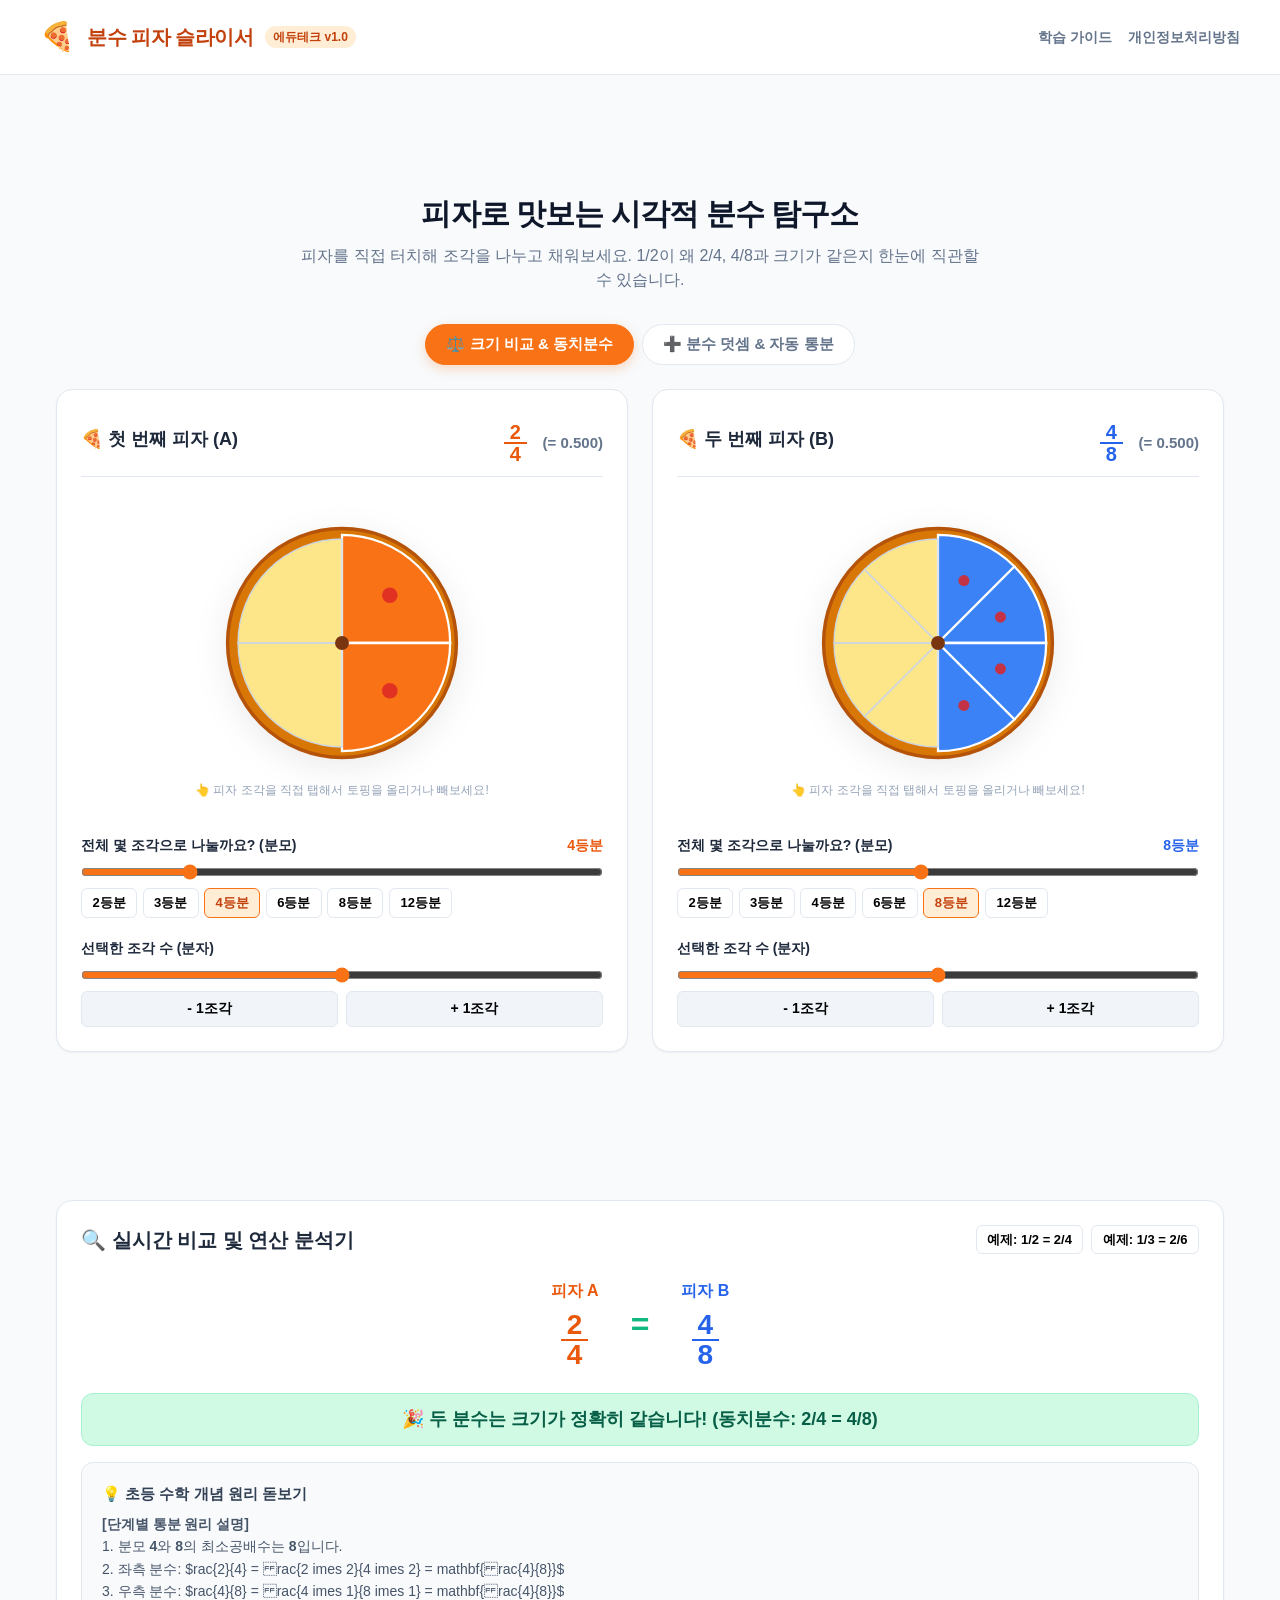
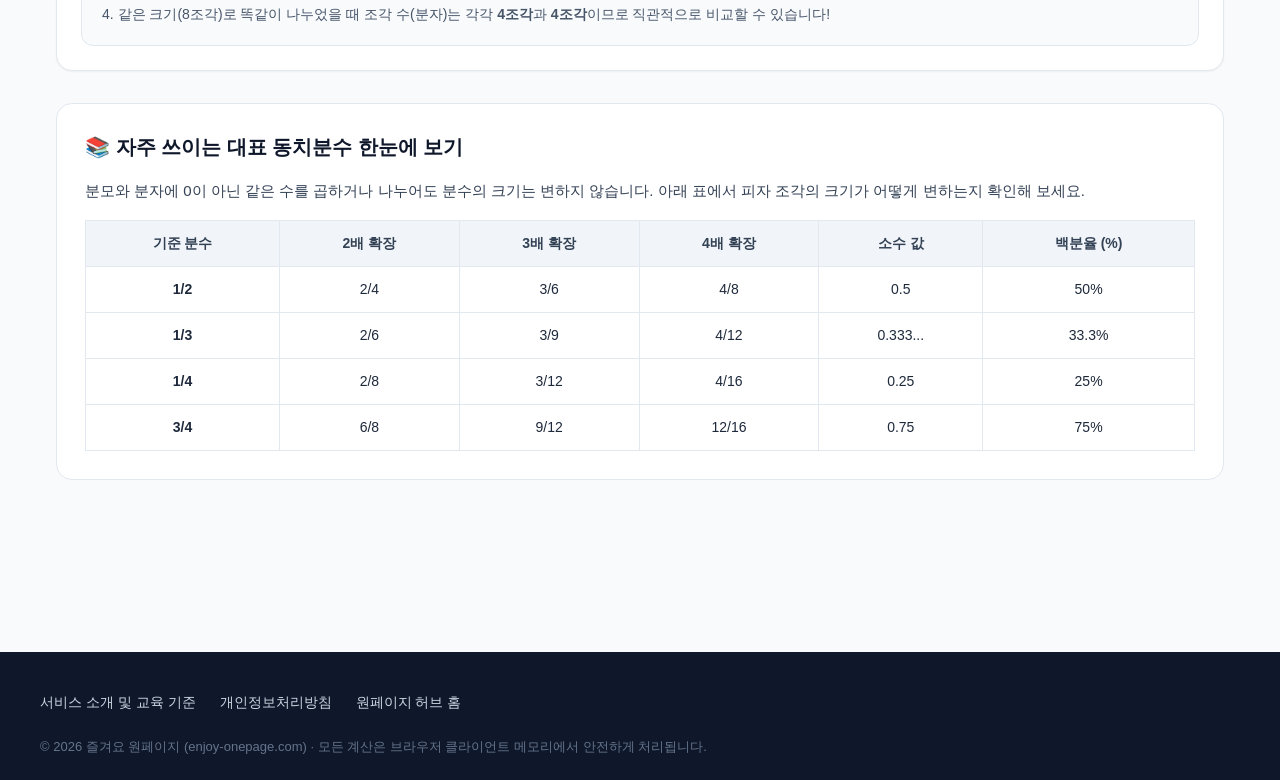
==== index.html @ 8d33cbdd "feat: initial release of fraction-pizza interactive edutech webapp" ====
<!DOCTYPE html>
<html lang="ko">
<head>
<meta charset="utf-8">
<meta name="viewport" content="width=device-width, initial-scale=1">
<!-- PAGE:HEAD START -->
<title>분수 피자 슬라이서 | 인터랙티브 원형 분수 통분·약분 시각화</title>
<meta name="description" content="피자를 직접 등분하고 조각을 골라 분수의 크기를 직관적으로 비교하고 통분과 덧셈을 시각화하는 초등 에듀테크 도구.">
<meta name="robots" content="index, follow">
<link rel="canonical" href="https://fraction-pizza.enjoy-onepage.com/">
<link rel="alternate" hreflang="ko" href="https://fraction-pizza.enjoy-onepage.com/">
<meta name="theme-color" content="#f97316">
<link rel="icon" href="data:image/svg+xml,<svg xmlns=%22http://www.w3.org/2000/svg%22 viewBox=%220 0 100 100%22><text y=%22.9em%22 font-size=%2290%22>🍕</text></svg>">
<link rel="manifest" href="/manifest.json">
<meta property="og:locale" content="ko_KR">
<meta property="og:type" content="website">
<meta property="og:site_name" content="즐겨요 원페이지">
<meta property="og:title" content="분수 피자 슬라이서 | 인터랙티브 원형 분수 통분·약분 시각화">
<meta property="og:description" content="피자를 직접 등분하고 조각을 골라 분수의 크기를 직관적으로 비교하고 통분과 덧셈을 시각화하는 초등 에듀테크 도구.">
<meta property="og:url" content="https://fraction-pizza.enjoy-onepage.com/">
<meta name="twitter:card" content="summary">
<meta name="twitter:title" content="분수 피자 슬라이서 | 인터랙티브 원형 분수 통분·약분 시각화">
<meta name="twitter:description" content="피자를 직접 등분하고 조각을 골라 분수의 크기를 직관적으로 비교하고 통분과 덧셈을 시각화하는 초등 에듀테크 도구.">
<link rel="alternate" type="application/rss+xml" title="분수 피자 슬라이서 RSS" href="https://fraction-pizza.enjoy-onepage.com/rss.xml">
<link rel="sitemap" type="application/xml" href="https://fraction-pizza.enjoy-onepage.com/sitemap.xml">
<script type="application/ld+json">
{
  "@context": "https://schema.org",
  "@graph": [
    {
      "@type": "WebApplication",
      "@id": "https://fraction-pizza.enjoy-onepage.com/#webapp",
      "name": "분수 피자 슬라이서",
      "url": "https://fraction-pizza.enjoy-onepage.com/",
      "applicationCategory": "EducationalApplication",
      "operatingSystem": "All",
      "inLanguage": "ko",
      "browserRequirements": "Requires JavaScript. Requires HTML5.",
      "description": "피자를 직접 등분하고 조각을 선택하며 진분수, 가분수, 통분, 약분의 원리를 시각적으로 체득하는 인터랙티브 시각화 도구.",
      "offers": { "@type": "Offer", "price": "0", "priceCurrency": "KRW" }
    },
    {
      "@type": "FAQPage",
      "@id": "https://fraction-pizza.enjoy-onepage.com/#faq",
      "mainEntity": [
        {
          "@type": "Question",
          "name": "동치분수(크기가 같은 분수)란 무엇인가요?",
          "acceptedAnswer": {
            "@type": "Answer",
            "text": "분모와 분자의 숫자는 다르지만 실제로 나타내는 양(크기)이 같은 분수를 말합니다. 예를 들어 피자 2조각 중 1조각(1/2)과 4조각 중 2조각(2/4)은 먹는 피자의 양이 완전히 같습니다."
          }
        },
        {
          "@type": "Question",
          "name": "통분은 왜 해야 하나요?",
          "acceptedAnswer": {
            "@type": "Answer",
            "text": "분모가 다른 분수는 한 조각의 크기가 서로 다르기 때문에 바로 더하거나 뺄 수 없습니다. 분모를 같게 만들어 조각의 기준 크기를 일치시키는 과정이 통분입니다."
          }
        },
        {
          "@type": "Question",
          "name": "입력한 데이터가 서버로 전송되나요?",
          "acceptedAnswer": {
            "@type": "Answer",
            "text": "아닙니다. 분수 피자 슬라이서의 모든 기하학적 계산과 시각화는 100% 브라우저 메모리 안에서만 동작하며 외부 서버로 데이터를 일체 전송하지 않습니다."
          }
        }
      ]
    }
  ]
}
</script>
<!-- PAGE:HEAD END -->
<!-- ADSENSE START: loader -->
<script async src="https://pagead2.googlesyndication.com/pagead/js/adsbygoogle.js?client=ca-pub-2228289204702106" crossorigin="anonymous"></script>
<!-- ADSENSE END: loader -->
<link rel="stylesheet" href="style.css">
</head>
<body>

<!-- Header -->
<header class="site-header">
  <div class="header-inner">
    <a href="/" class="logo-area">
      <span class="logo-icon">🍕</span>
      <span class="logo-title">분수 피자 슬라이서</span>
      <span class="logo-badge">에듀테크 v1.0</span>
    </a>
    <nav class="header-nav">
      <a href="about.html">학습 가이드</a>
      <a href="privacy.html">개인정보처리방침</a>
    </nav>
  </div>
</header>

<main class="main-wrapper">

  <!-- ADSENSE START: top -->
  <div class="ad-slot-container ad-top-banner">
    <ins class="adsbygoogle" style="display:inline-block;width:100%;height:60px" data-ad-client="ca-pub-2228289204702106" data-ad-slot="3824727725" data-ad-format="horizontal" data-full-width-responsive="true"></ins>
    <script>(adsbygoogle = window.adsbygoogle || []).push({});</script>
  </div>
  <!-- ADSENSE END: top -->

  <!-- Hero Intro -->
  <section class="hero-intro">
    <h1 class="hero-title">피자로 맛보는 시각적 분수 탐구소</h1>
    <p class="hero-desc">피자를 직접 터치해 조각을 나누고 채워보세요. 1/2이 왜 2/4, 4/8과 크기가 같은지 한눈에 직관할 수 있습니다.</p>
  </section>

  <!-- Mode Selector Tabs -->
  <nav class="mode-tabs">
    <button type="button" class="mode-btn active" data-mode="compare">⚖️ 크기 비교 & 동치분수</button>
    <button type="button" class="mode-btn" data-mode="addition">➕ 분수 덧셈 & 자동 통분</button>
  </nav>

  <!-- 2-Column Gold Standard Grid (PC 1:1) -->
  <div class="workspace-grid">

    <!-- Column 1: Pizza 1 -->
    <div class="tool-card">
      <div class="card-title-box">
        <h2 class="card-title">🍕 첫 번째 피자 (A)</h2>
        <div class="fraction-badge-box">
          <div class="fraction-display" style="color: #ea580c;">
            <span class="fraction-numerator" id="num-val-1">2</span>
            <span class="fraction-denominator" id="denom-val-1">4</span>
          </div>
          <span class="decimal-value">(= <span id="dec-val-1">0.500</span>)</span>
        </div>
      </div>

      <!-- SVG Stage -->
      <div class="pizza-stage">
        <svg id="pizza-svg-1" class="pizza-svg" viewBox="0 0 300 300"></svg>
        <p style="font-size: 0.75rem; color: #94a3b8; margin-top: 0.5rem;">👆 피자 조각을 직접 탭해서 토핑을 올리거나 빼보세요!</p>
      </div>

      <!-- Controls -->
      <div class="control-group">
        <div class="control-label-row">
          <span>전체 몇 조각으로 나눌까요? (분모)</span>
          <span style="font-weight: 800; color: #ea580c;" id="denom-label-1">4등분</span>
        </div>
        <input type="range" id="slider-denom-1" class="range-slider" min="1" max="16" value="4">
        <div class="quick-chips">
          <button type="button" class="chip-btn" data-pizza="pizza1" data-chip="2">2등분</button>
          <button type="button" class="chip-btn" data-pizza="pizza1" data-chip="3">3등분</button>
          <button type="button" class="chip-btn active" data-pizza="pizza1" data-chip="4">4등분</button>
          <button type="button" class="chip-btn" data-pizza="pizza1" data-chip="6">6등분</button>
          <button type="button" class="chip-btn" data-pizza="pizza1" data-chip="8">8등분</button>
          <button type="button" class="chip-btn" data-pizza="pizza1" data-chip="12">12등분</button>
        </div>
      </div>

      <div class="control-group">
        <div class="control-label-row">
          <span>선택한 조각 수 (분자)</span>
        </div>
        <input type="range" id="slider-num-1" class="range-slider" min="0" max="4" value="2">
        <div class="stepper-row">
          <button type="button" id="btn-num-minus-1" class="step-btn">- 1조각</button>
          <button type="button" id="btn-num-plus-1" class="step-btn">+ 1조각</button>
        </div>
      </div>
    </div>

    <!-- Column 2: Pizza 2 -->
    <div class="tool-card">
      <div class="card-title-box">
        <h2 class="card-title">🍕 두 번째 피자 (B)</h2>
        <div class="fraction-badge-box">
          <div class="fraction-display" style="color: #2563eb;">
            <span class="fraction-numerator" id="num-val-2">4</span>
            <span class="fraction-denominator" id="denom-val-2">8</span>
          </div>
          <span class="decimal-value">(= <span id="dec-val-2">0.500</span>)</span>
        </div>
      </div>

      <!-- SVG Stage -->
      <div class="pizza-stage">
        <svg id="pizza-svg-2" class="pizza-svg" viewBox="0 0 300 300"></svg>
        <p style="font-size: 0.75rem; color: #94a3b8; margin-top: 0.5rem;">👆 피자 조각을 직접 탭해서 토핑을 올리거나 빼보세요!</p>
      </div>

      <!-- Controls -->
      <div class="control-group">
        <div class="control-label-row">
          <span>전체 몇 조각으로 나눌까요? (분모)</span>
          <span style="font-weight: 800; color: #2563eb;" id="denom-label-2">8등분</span>
        </div>
        <input type="range" id="slider-denom-2" class="range-slider" min="1" max="16" value="8">
        <div class="quick-chips">
          <button type="button" class="chip-btn" data-pizza="pizza2" data-chip="2">2등분</button>
          <button type="button" class="chip-btn" data-pizza="pizza2" data-chip="3">3등분</button>
          <button type="button" class="chip-btn" data-pizza="pizza2" data-chip="4">4등분</button>
          <button type="button" class="chip-btn" data-pizza="pizza2" data-chip="6">6등분</button>
          <button type="button" class="chip-btn active" data-pizza="pizza2" data-chip="8">8등분</button>
          <button type="button" class="chip-btn" data-pizza="pizza2" data-chip="12">12등분</button>
        </div>
      </div>

      <div class="control-group">
        <div class="control-label-row">
          <span>선택한 조각 수 (분자)</span>
        </div>
        <input type="range" id="slider-num-2" class="range-slider" min="0" max="8" value="4">
        <div class="stepper-row">
          <button type="button" id="btn-num-minus-2" class="step-btn">- 1조각</button>
          <button type="button" id="btn-num-plus-2" class="step-btn">+ 1조각</button>
        </div>
      </div>
    </div>

  </div>

  <!-- ADSENSE START: mid -->
  <div class="ad-slot-container ad-mid-banner">
    <ins class="adsbygoogle" style="display:block" data-ad-client="ca-pub-2228289204702106" data-ad-slot="1186914926" data-ad-format="auto" data-full-width-responsive="true"></ins>
    <script>(adsbygoogle = window.adsbygoogle || []).push({});</script>
  </div>
  <!-- ADSENSE END: mid -->

  <!-- Comparison Balance & Interactive Result Section -->
  <section class="comparison-section">
    <div class="comparison-header">
      <h3 style="font-size: 1.25rem; font-weight: 800;">🔍 실시간 비교 및 연산 분석기</h3>
      <div style="display: flex; gap: 0.5rem;">
        <button type="button" id="btn-preset-half" class="chip-btn">예제: 1/2 = 2/4</button>
        <button type="button" id="btn-preset-third" class="chip-btn">예제: 1/3 = 2/6</button>
      </div>
    </div>

    <div class="interactive-balance">
      <div class="balance-side">
        <span style="font-weight: 700; color: #ea580c;">피자 A</span>
        <div class="fraction-display" style="font-size: 1.75rem; color: #ea580c;">
          <span class="fraction-numerator" id="bal-num-1">2</span>
          <span class="fraction-denominator" id="bal-denom-1">4</span>
        </div>
      </div>

      <div id="balance-symbol" class="balance-symbol">=</div>

      <div class="balance-side">
        <span style="font-weight: 700; color: #2563eb;">피자 B</span>
        <div class="fraction-display" style="font-size: 1.75rem; color: #2563eb;">
          <span class="fraction-numerator" id="bal-num-2">4</span>
          <span class="fraction-denominator" id="bal-denom-2">8</span>
        </div>
      </div>
    </div>

    <div id="balance-verdict" class="balance-verdict verdict-equal">
      두 분수는 크기가 정확히 같습니다! (동치분수: 2/4 = 4/8)
    </div>

    <!-- Step-by-Step Educational Explanation Card -->
    <div class="explanation-card">
      <div class="explanation-title">💡 초등 수학 개념 원리 돋보기</div>
      <div id="step-content" class="explanation-content">
        통분 원리 로딩 중...
      </div>
    </div>
  </section>

  <!-- Full Width Detailed Guide & Table Section -->
  <section class="info-section">
    <h3>📚 자주 쓰이는 대표 동치분수 한눈에 보기</h3>
    <p>분모와 분자에 0이 아닌 같은 수를 곱하거나 나누어도 분수의 크기는 변하지 않습니다. 아래 표에서 피자 조각의 크기가 어떻게 변하는지 확인해 보세요.</p>
    
    <table class="fraction-table">
      <thead>
        <tr>
          <th>기준 분수</th>
          <th>2배 확장</th>
          <th>3배 확장</th>
          <th>4배 확장</th>
          <th>소수 값</th>
          <th>백분율 (%)</th>
        </tr>
      </thead>
      <tbody>
        <tr>
          <td><strong>1/2</strong></td>
          <td>2/4</td>
          <td>3/6</td>
          <td>4/8</td>
          <td>0.5</td>
          <td>50%</td>
        </tr>
        <tr>
          <td><strong>1/3</strong></td>
          <td>2/6</td>
          <td>3/9</td>
          <td>4/12</td>
          <td>0.333...</td>
          <td>33.3%</td>
        </tr>
        <tr>
          <td><strong>1/4</strong></td>
          <td>2/8</td>
          <td>3/12</td>
          <td>4/16</td>
          <td>0.25</td>
          <td>25%</td>
        </tr>
        <tr>
          <td><strong>3/4</strong></td>
          <td>6/8</td>
          <td>9/12</td>
          <td>12/16</td>
          <td>0.75</td>
          <td>75%</td>
        </tr>
      </tbody>
    </table>
  </section>

  <!-- ADSENSE START: bottom -->
  <div class="ad-slot-container ad-bottom-banner">
    <ins class="adsbygoogle" style="display:block" data-ad-client="ca-pub-2228289204702106" data-ad-slot="3416334507" data-ad-format="auto" data-full-width-responsive="true"></ins>
    <script>(adsbygoogle = window.adsbygoogle || []).push({});</script>
  </div>
  <!-- ADSENSE END: bottom -->

</main>

<!-- Footer -->
<footer class="site-footer">
  <div class="footer-inner">
    <div class="footer-links">
      <a href="about.html">서비스 소개 및 교육 기준</a>
      <a href="privacy.html">개인정보처리방침</a>
      <a href="https://enjoy-onepage.com">원페이지 허브 홈</a>
    </div>
    <div class="footer-copy">
      &copy; 2026 즐겨요 원페이지 (enjoy-onepage.com) · 모든 계산은 브라우저 클라이언트 메모리에서 안전하게 처리됩니다.
    </div>
  </div>
</footer>

<script src="app.js"></script>
</body>
</html>
---- style.css ----
/* fraction-pizza style.css - 100% Vanilla CSS (No External CDN) */
:root {
  --primary: #f97316;
  --primary-hover: #ea580c;
  --primary-light: #ffedd5;
  --primary-dark: #c2410c;
  --secondary: #3b82f6;
  --secondary-light: #dbeafe;
  --success: #10b981;
  --success-light: #d1fae5;
  --text-main: #1e293b;
  --text-muted: #64748b;
  --bg-page: #f8fafc;
  --bg-card: #ffffff;
  --border: #e2e8f0;
  --border-focus: #f97316;
  --pizza-crust: #d97706;
  --pizza-sauce: #ef4444;
  --pizza-cheese: #fef08a;
  --shadow-sm: 0 1px 2px 0 rgb(0 0 0 / 0.05);
  --shadow-md: 0 4px 6px -1px rgb(0 0 0 / 0.1), 0 2px 4px -2px rgb(0 0 0 / 0.1);
  --shadow-lg: 0 10px 15px -3px rgb(0 0 0 / 0.1), 0 4px 6px -4px rgb(0 0 0 / 0.1);
  --radius-sm: 6px;
  --radius-md: 12px;
  --radius-lg: 16px;
  --font-family: -apple-system, BlinkMacSystemFont, "Segoe UI", Roboto, "Helvetica Neue", Arial, sans-serif;
}

* {
  box-sizing: border-box;
  margin: 0;
  padding: 0;
  -webkit-tap-highlight-color: transparent;
}

body {
  font-family: var(--font-family);
  background-color: var(--bg-page);
  color: var(--text-main);
  line-height: 1.5;
  min-height: 100vh;
  display: flex;
  flex-direction: column;
}

/* Header */
.site-header {
  background: var(--bg-card);
  border-bottom: 1px solid var(--border);
  padding: 1rem 1.5rem;
  position: sticky;
  top: 0;
  z-index: 50;
}
.header-inner {
  max-width: 1200px;
  margin: 0 auto;
  display: flex;
  align-items: center;
  justify-content: space-between;
}
.logo-area {
  display: flex;
  align-items: center;
  gap: 0.75rem;
  text-decoration: none;
  color: var(--text-main);
}
.logo-icon {
  font-size: 1.75rem;
}
.logo-title {
  font-size: 1.25rem;
  font-weight: 800;
  letter-spacing: -0.025em;
  color: var(--primary-dark);
}
.logo-badge {
  font-size: 0.75rem;
  background: var(--primary-light);
  color: var(--primary-dark);
  padding: 0.15rem 0.5rem;
  border-radius: 9999px;
  font-weight: 700;
}
.header-nav {
  display: flex;
  gap: 1rem;
}
.header-nav a {
  text-decoration: none;
  font-size: 0.875rem;
  font-weight: 600;
  color: var(--text-muted);
  transition: color 0.15s;
}
.header-nav a:hover {
  color: var(--primary);
}

/* Container */
.main-wrapper {
  flex: 1;
  max-width: 1200px;
  width: 100%;
  margin: 0 auto;
  padding: 1.5rem 1rem;
}

/* 3-tier Ad Placement (Clean UI) */
.ad-slot-container {
  width: 100%;
  background: transparent;
  display: flex;
  justify-content: center;
  align-items: center;
  overflow: hidden;
  margin: 1rem 0;
}
.ad-top-banner {
  min-height: 60px;
  max-height: 90px;
}
.ad-mid-banner {
  min-height: 100px;
  max-height: 280px;
}
.ad-bottom-banner {
  min-height: 100px;
  max-height: 280px;
}

/* Hero Section */
.hero-intro {
  text-align: center;
  margin-bottom: 2rem;
}
.hero-title {
  font-size: 1.875rem;
  font-weight: 800;
  letter-spacing: -0.03em;
  margin-bottom: 0.5rem;
  color: #0f172a;
}
.hero-desc {
  font-size: 1rem;
  color: var(--text-muted);
  max-width: 680px;
  margin: 0 auto;
}

/* Tab Navigation */
.mode-tabs {
  display: flex;
  justify-content: center;
  gap: 0.5rem;
  margin-bottom: 1.5rem;
}
.mode-btn {
  padding: 0.625rem 1.25rem;
  font-size: 0.9375rem;
  font-weight: 700;
  border: 1px solid var(--border);
  background: var(--bg-card);
  color: var(--text-muted);
  border-radius: 9999px;
  cursor: pointer;
  transition: all 0.2s;
  display: flex;
  align-items: center;
  gap: 0.5rem;
}
.mode-btn:hover {
  border-color: var(--primary);
  color: var(--primary);
}
.mode-btn.active {
  background: var(--primary);
  color: #ffffff;
  border-color: var(--primary);
  box-shadow: 0 4px 12px rgba(249, 115, 22, 0.25);
}

/* 2-Column Gold Standard Grid (PC 1:1) */
.workspace-grid {
  display: grid;
  grid-template-columns: 1fr;
  gap: 1.5rem;
  margin-bottom: 2rem;
}
@media (min-width: 992px) {
  .workspace-grid {
    grid-template-columns: 1fr 1fr;
  }
}

/* Card Common */
.tool-card {
  background: var(--bg-card);
  border: 1px solid var(--border);
  border-radius: var(--radius-lg);
  padding: 1.5rem;
  box-shadow: var(--shadow-sm);
  display: flex;
  flex-direction: column;
  gap: 1.25rem;
}
.card-title-box {
  display: flex;
  align-items: center;
  justify-content: space-between;
  border-bottom: 1px solid var(--border);
  padding-bottom: 0.75rem;
}
.card-title {
  font-size: 1.125rem;
  font-weight: 700;
  display: flex;
  align-items: center;
  gap: 0.5rem;
}

/* Pizza Visual Stage */
.pizza-stage {
  display: flex;
  flex-direction: column;
  align-items: center;
  justify-content: center;
  padding: 1rem 0;
  position: relative;
}
.pizza-svg {
  width: 100%;
  max-width: 260px;
  height: auto;
  aspect-ratio: 1 / 1;
  filter: drop-shadow(0 8px 16px rgba(0, 0, 0, 0.08));
  user-select: none;
  touch-action: none;
}
.slice-path {
  cursor: pointer;
  transition: transform 0.2s cubic-bezier(0.34, 1.56, 0.64, 1), fill 0.2s, stroke 0.2s;
  transform-origin: 150px 150px;
}
.slice-path:hover {
  filter: brightness(1.08);
}
.slice-path.selected {
  transform: scale(1.04);
}

/* Slice Info Display */
.fraction-badge-box {
  display: flex;
  align-items: center;
  gap: 1rem;
  margin-top: 0.5rem;
}
.fraction-display {
  display: inline-flex;
  flex-direction: column;
  align-items: center;
  vertical-align: middle;
  font-weight: 800;
  font-size: 1.25rem;
}
.fraction-numerator {
  border-bottom: 2px solid currentColor;
  padding: 0 0.35rem;
  line-height: 1;
}
.fraction-denominator {
  padding: 0 0.35rem;
  line-height: 1;
}
.decimal-value {
  font-size: 0.9375rem;
  color: var(--text-muted);
  font-weight: 600;
}

/* Control Controls */
.control-group {
  display: flex;
  flex-direction: column;
  gap: 0.75rem;
}
.control-label-row {
  display: flex;
  justify-content: space-between;
  align-items: center;
  font-size: 0.875rem;
  font-weight: 600;
  color: var(--text-main);
}
.range-slider {
  width: 100%;
  height: 8px;
  border-radius: 9999px;
  background: #e2e8f0;
  outline: none;
  accent-color: var(--primary);
  cursor: pointer;
}
.stepper-row {
  display: flex;
  align-items: center;
  gap: 0.5rem;
}
.step-btn {
  flex: 1;
  padding: 0.5rem;
  border: 1px solid var(--border);
  background: #f1f5f9;
  border-radius: var(--radius-sm);
  font-weight: 700;
  font-size: 0.875rem;
  cursor: pointer;
  transition: all 0.15s;
}
.step-btn:hover {
  background: #e2e8f0;
}
.step-btn:active {
  transform: translateY(1px);
}

/* Quick Denominator Buttons */
.quick-chips {
  display: flex;
  flex-wrap: wrap;
  gap: 0.35rem;
}
.chip-btn {
  padding: 0.3rem 0.65rem;
  font-size: 0.8125rem;
  font-weight: 600;
  border: 1px solid var(--border);
  background: var(--bg-card);
  border-radius: 6px;
  cursor: pointer;
  transition: all 0.15s;
}
.chip-btn:hover, .chip-btn.active {
  background: var(--primary-light);
  border-color: var(--primary);
  color: var(--primary-dark);
}

/* Comparison Balance & Overlay Stage */
.comparison-section {
  background: var(--bg-card);
  border: 1px solid var(--border);
  border-radius: var(--radius-lg);
  padding: 1.5rem;
  box-shadow: var(--shadow-sm);
  margin-bottom: 2rem;
}
.comparison-header {
  display: flex;
  align-items: center;
  justify-content: space-between;
  margin-bottom: 1.25rem;
}
.balance-verdict {
  padding: 0.75rem 1.25rem;
  border-radius: var(--radius-md);
  font-size: 1.125rem;
  font-weight: 800;
  text-align: center;
  transition: all 0.3s cubic-bezier(0.34, 1.56, 0.64, 1);
}
.verdict-equal {
  background: var(--success-light);
  color: #065f46;
  border: 1px solid #a7f3d0;
}
.verdict-diff {
  background: #fef3c7;
  color: #92400e;
  border: 1px solid #fde68a;
}
.interactive-balance {
  display: flex;
  align-items: center;
  justify-content: center;
  gap: 2rem;
  margin: 1.5rem 0;
  flex-wrap: wrap;
}
.balance-side {
  display: flex;
  flex-direction: column;
  align-items: center;
  gap: 0.5rem;
}
.balance-symbol {
  font-size: 2rem;
  font-weight: 900;
  color: var(--primary);
}

/* Step-by-Step Educational Explanation */
.explanation-card {
  background: #f8fafc;
  border: 1px solid var(--border);
  border-radius: var(--radius-md);
  padding: 1.25rem;
  margin-top: 1rem;
}
.explanation-title {
  font-size: 0.9375rem;
  font-weight: 700;
  margin-bottom: 0.5rem;
  color: #334155;
}
.explanation-content {
  font-size: 0.875rem;
  color: #475569;
  line-height: 1.6;
}

/* Full Width Detailed Table & Guide */
.info-section {
  background: var(--bg-card);
  border: 1px solid var(--border);
  border-radius: var(--radius-lg);
  padding: 1.75rem;
  margin-bottom: 2rem;
}
.info-section h3 {
  font-size: 1.25rem;
  font-weight: 800;
  margin-bottom: 1rem;
  color: #0f172a;
}
.info-section p {
  font-size: 0.9375rem;
  color: #334155;
  line-height: 1.7;
  margin-bottom: 1rem;
}
.fraction-table {
  width: 100%;
  border-collapse: collapse;
  margin-top: 1rem;
  font-size: 0.875rem;
}
.fraction-table th, .fraction-table td {
  border: 1px solid var(--border);
  padding: 0.75rem;
  text-align: center;
}
.fraction-table th {
  background: #f1f5f9;
  font-weight: 700;
  color: #334155;
}

/* Footer */
.site-footer {
  background: #0f172a;
  color: #94a3b8;
  padding: 2.5rem 1.5rem 1.5rem;
  margin-top: auto;
}
.footer-inner {
  max-width: 1200px;
  margin: 0 auto;
  display: flex;
  flex-direction: column;
  gap: 1.5rem;
}
.footer-links {
  display: flex;
  gap: 1.5rem;
  flex-wrap: wrap;
}
.footer-links a {
  color: #cbd5e1;
  text-decoration: none;
  font-size: 0.875rem;
}
.footer-links a:hover {
  color: #ffffff;
}
.footer-copy {
  font-size: 0.8125rem;
  color: #64748b;
}

/* Responsive Overrides */
@media (max-width: 768px) {
  .hero-title {
    font-size: 1.5rem;
  }
  .interactive-balance {
    gap: 1rem;
  }
}
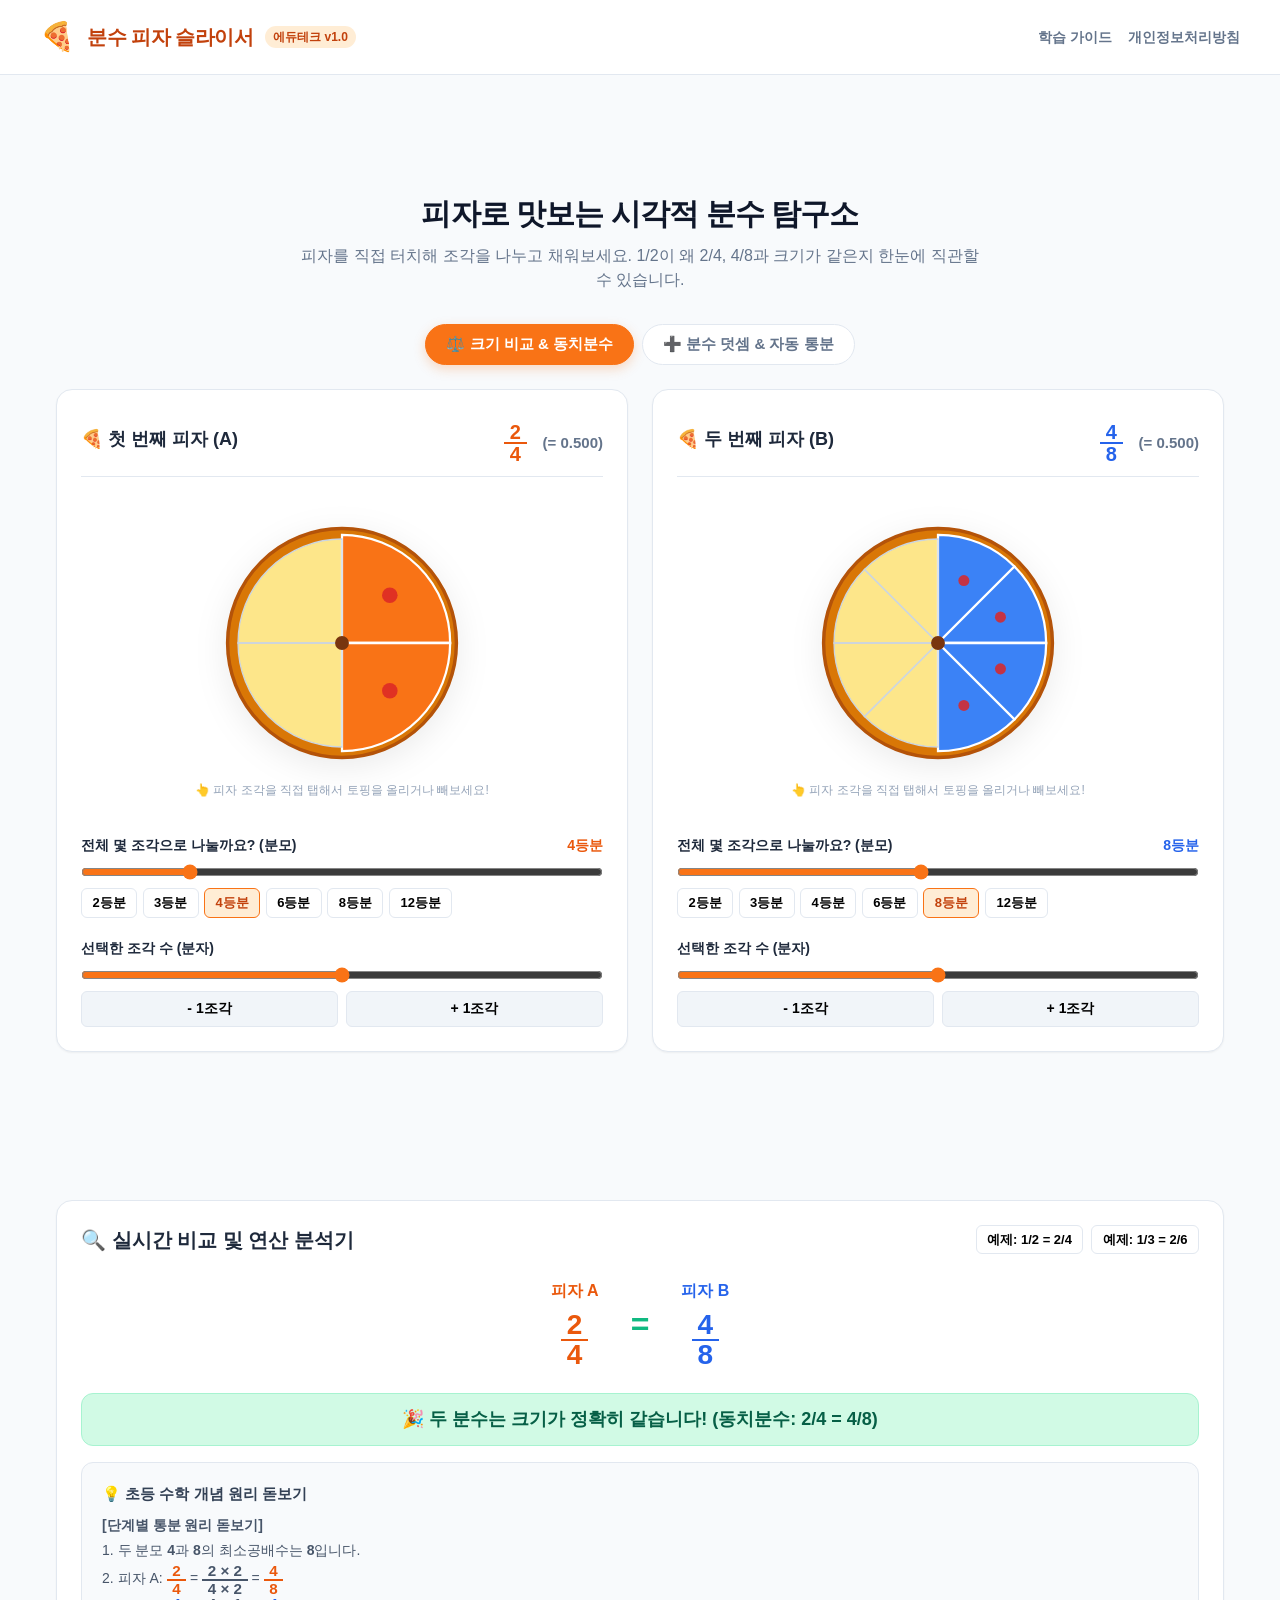
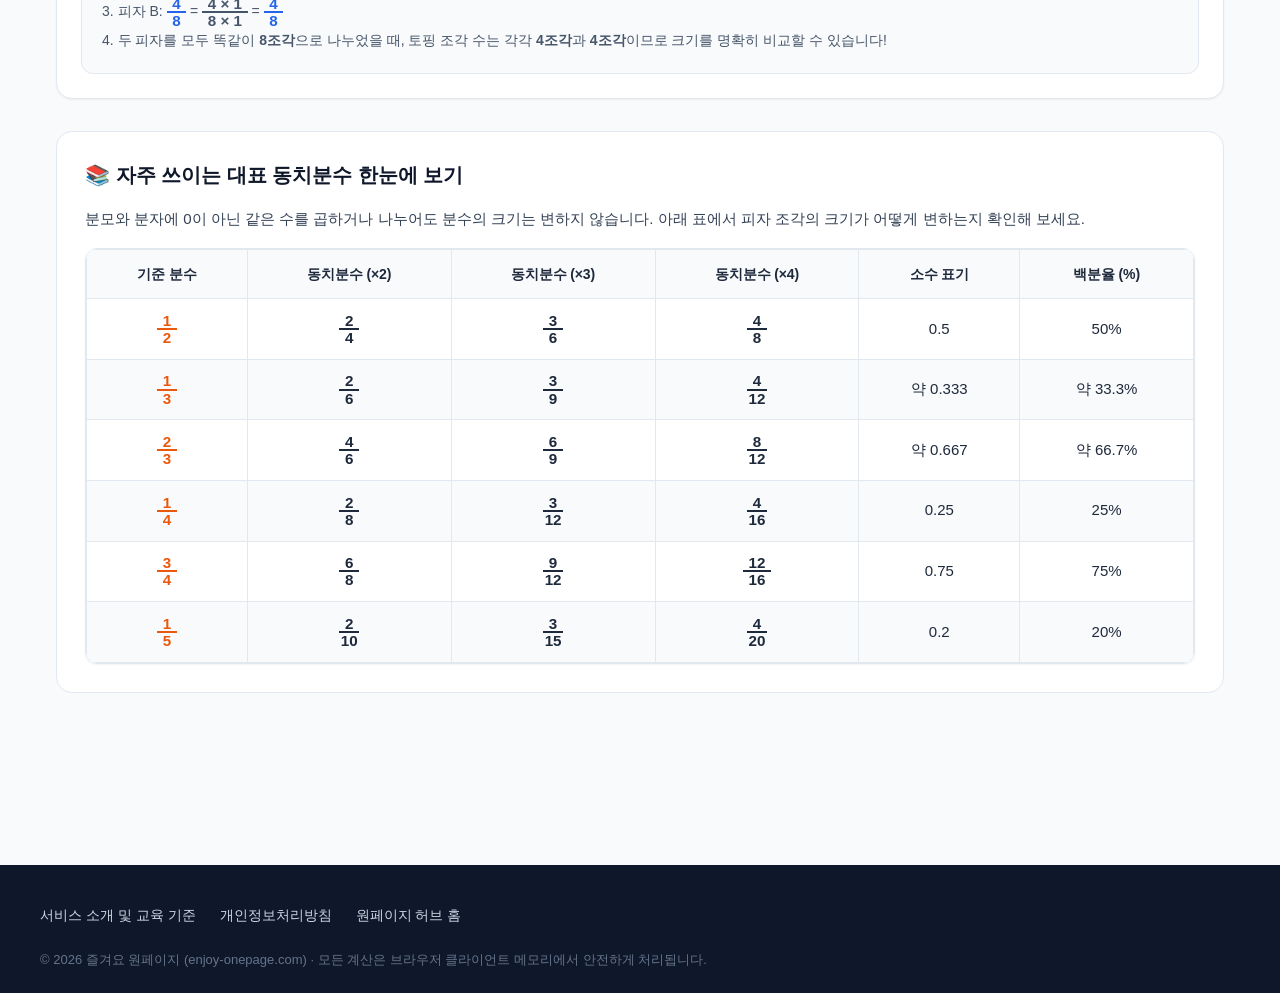
==== commit e0ef0dbe: "fix(ui): wrap table in responsive container, prevent word wrap, and format fractions nicely" ====
--- a/index.html
+++ b/index.html
@@ -272,52 +272,190 @@
     <h3>📚 자주 쓰이는 대표 동치분수 한눈에 보기</h3>
     <p>분모와 분자에 0이 아닌 같은 수를 곱하거나 나누어도 분수의 크기는 변하지 않습니다. 아래 표에서 피자 조각의 크기가 어떻게 변하는지 확인해 보세요.</p>
     
-    <table class="fraction-table">
-      <thead>
-        <tr>
-          <th>기준 분수</th>
-          <th>2배 확장</th>
-          <th>3배 확장</th>
-          <th>4배 확장</th>
-          <th>소수 값</th>
-          <th>백분율 (%)</th>
-        </tr>
-      </thead>
-      <tbody>
-        <tr>
-          <td><strong>1/2</strong></td>
-          <td>2/4</td>
-          <td>3/6</td>
-          <td>4/8</td>
-          <td>0.5</td>
-          <td>50%</td>
-        </tr>
-        <tr>
-          <td><strong>1/3</strong></td>
-          <td>2/6</td>
-          <td>3/9</td>
-          <td>4/12</td>
-          <td>0.333...</td>
-          <td>33.3%</td>
-        </tr>
-        <tr>
-          <td><strong>1/4</strong></td>
-          <td>2/8</td>
-          <td>3/12</td>
-          <td>4/16</td>
-          <td>0.25</td>
-          <td>25%</td>
-        </tr>
-        <tr>
-          <td><strong>3/4</strong></td>
-          <td>6/8</td>
-          <td>9/12</td>
-          <td>12/16</td>
-          <td>0.75</td>
-          <td>75%</td>
-        </tr>
-      </tbody>
-    </table>
+    <div class="table-responsive">
+      <table class="fraction-table">
+        <thead>
+          <tr>
+            <th>기준 분수</th>
+            <th>동치분수 (×2)</th>
+            <th>동치분수 (×3)</th>
+            <th>동치분수 (×4)</th>
+            <th>소수 표기</th>
+            <th>백분율 (%)</th>
+          </tr>
+        </thead>
+        <tbody>
+          <tr>
+            <td>
+              <span class="fraction-display table-fraction">
+                <span class="fraction-numerator">1</span>
+                <span class="fraction-denominator">2</span>
+              </span>
+            </td>
+            <td>
+              <span class="fraction-display table-fraction">
+                <span class="fraction-numerator">2</span>
+                <span class="fraction-denominator">4</span>
+              </span>
+            </td>
+            <td>
+              <span class="fraction-display table-fraction">
+                <span class="fraction-numerator">3</span>
+                <span class="fraction-denominator">6</span>
+              </span>
+            </td>
+            <td>
+              <span class="fraction-display table-fraction">
+                <span class="fraction-numerator">4</span>
+                <span class="fraction-denominator">8</span>
+              </span>
+            </td>
+            <td>0.5</td>
+            <td>50%</td>
+          </tr>
+          <tr>
+            <td>
+              <span class="fraction-display table-fraction">
+                <span class="fraction-numerator">1</span>
+                <span class="fraction-denominator">3</span>
+              </span>
+            </td>
+            <td>
+              <span class="fraction-display table-fraction">
+                <span class="fraction-numerator">2</span>
+                <span class="fraction-denominator">6</span>
+              </span>
+            </td>
+            <td>
+              <span class="fraction-display table-fraction">
+                <span class="fraction-numerator">3</span>
+                <span class="fraction-denominator">9</span>
+              </span>
+            </td>
+            <td>
+              <span class="fraction-display table-fraction">
+                <span class="fraction-numerator">4</span>
+                <span class="fraction-denominator">12</span>
+              </span>
+            </td>
+            <td>약 0.333</td>
+            <td>약 33.3%</td>
+          </tr>
+          <tr>
+            <td>
+              <span class="fraction-display table-fraction">
+                <span class="fraction-numerator">2</span>
+                <span class="fraction-denominator">3</span>
+              </span>
+            </td>
+            <td>
+              <span class="fraction-display table-fraction">
+                <span class="fraction-numerator">4</span>
+                <span class="fraction-denominator">6</span>
+              </span>
+            </td>
+            <td>
+              <span class="fraction-display table-fraction">
+                <span class="fraction-numerator">6</span>
+                <span class="fraction-denominator">9</span>
+              </span>
+            </td>
+            <td>
+              <span class="fraction-display table-fraction">
+                <span class="fraction-numerator">8</span>
+                <span class="fraction-denominator">12</span>
+              </span>
+            </td>
+            <td>약 0.667</td>
+            <td>약 66.7%</td>
+          </tr>
+          <tr>
+            <td>
+              <span class="fraction-display table-fraction">
+                <span class="fraction-numerator">1</span>
+                <span class="fraction-denominator">4</span>
+              </span>
+            </td>
+            <td>
+              <span class="fraction-display table-fraction">
+                <span class="fraction-numerator">2</span>
+                <span class="fraction-denominator">8</span>
+              </span>
+            </td>
+            <td>
+              <span class="fraction-display table-fraction">
+                <span class="fraction-numerator">3</span>
+                <span class="fraction-denominator">12</span>
+              </span>
+            </td>
+            <td>
+              <span class="fraction-display table-fraction">
+                <span class="fraction-numerator">4</span>
+                <span class="fraction-denominator">16</span>
+              </span>
+            </td>
+            <td>0.25</td>
+            <td>25%</td>
+          </tr>
+          <tr>
+            <td>
+              <span class="fraction-display table-fraction">
+                <span class="fraction-numerator">3</span>
+                <span class="fraction-denominator">4</span>
+              </span>
+            </td>
+            <td>
+              <span class="fraction-display table-fraction">
+                <span class="fraction-numerator">6</span>
+                <span class="fraction-denominator">8</span>
+              </span>
+            </td>
+            <td>
+              <span class="fraction-display table-fraction">
+                <span class="fraction-numerator">9</span>
+                <span class="fraction-denominator">12</span>
+              </span>
+            </td>
+            <td>
+              <span class="fraction-display table-fraction">
+                <span class="fraction-numerator">12</span>
+                <span class="fraction-denominator">16</span>
+              </span>
+            </td>
+            <td>0.75</td>
+            <td>75%</td>
+          </tr>
+          <tr>
+            <td>
+              <span class="fraction-display table-fraction">
+                <span class="fraction-numerator">1</span>
+                <span class="fraction-denominator">5</span>
+              </span>
+            </td>
+            <td>
+              <span class="fraction-display table-fraction">
+                <span class="fraction-numerator">2</span>
+                <span class="fraction-denominator">10</span>
+              </span>
+            </td>
+            <td>
+              <span class="fraction-display table-fraction">
+                <span class="fraction-numerator">3</span>
+                <span class="fraction-denominator">15</span>
+              </span>
+            </td>
+            <td>
+              <span class="fraction-display table-fraction">
+                <span class="fraction-numerator">4</span>
+                <span class="fraction-denominator">20</span>
+              </span>
+            </td>
+            <td>0.2</td>
+            <td>20%</td>
+          </tr>
+        </tbody>
+      </table>
+    </div>
   </section>
 
   <!-- ADSENSE START: bottom -->
--- a/style.css
+++ b/style.css
@@ -41,6 +41,7 @@
   min-height: 100vh;
   display: flex;
   flex-direction: column;
+  word-break: keep-all;
 }
 
 /* Header */
@@ -441,21 +442,50 @@
   line-height: 1.7;
   margin-bottom: 1rem;
 }
+.table-responsive {
+  width: 100%;
+  overflow-x: auto;
+  -webkit-overflow-scrolling: touch;
+  margin-top: 1rem;
+  border: 1px solid var(--border);
+  border-radius: var(--radius-md);
+  box-shadow: var(--shadow-sm);
+}
 .fraction-table {
   width: 100%;
   border-collapse: collapse;
-  margin-top: 1rem;
+  font-size: 0.9375rem;
+  background: #ffffff;
+}
+.fraction-table th, .fraction-table td {
+  border: 1px solid var(--border);
+  padding: 0.85rem 1rem;
+  text-align: center;
+  white-space: nowrap;
+  vertical-align: middle;
+}
+.fraction-table th {
+  background: #f8fafc;
+  font-weight: 700;
+  color: #1e293b;
   font-size: 0.875rem;
-}
-.fraction-table th, .fraction-table td {
-  border: 1px solid var(--border);
-  padding: 0.75rem;
-  text-align: center;
-}
-.fraction-table th {
-  background: #f1f5f9;
-  font-weight: 700;
-  color: #334155;
+  letter-spacing: -0.01em;
+}
+.fraction-table tbody tr:nth-child(even) {
+  background-color: #f8fafc;
+}
+.fraction-table tbody tr:hover {
+  background-color: #fff7ed;
+}
+.table-fraction {
+  font-size: 0.95rem;
+  color: #1e293b;
+  font-weight: 700;
+  display: inline-flex;
+}
+.fraction-table tbody tr td:first-child .table-fraction {
+  color: var(--primary-hover);
+  font-weight: 800;
 }
 
 /* Footer */
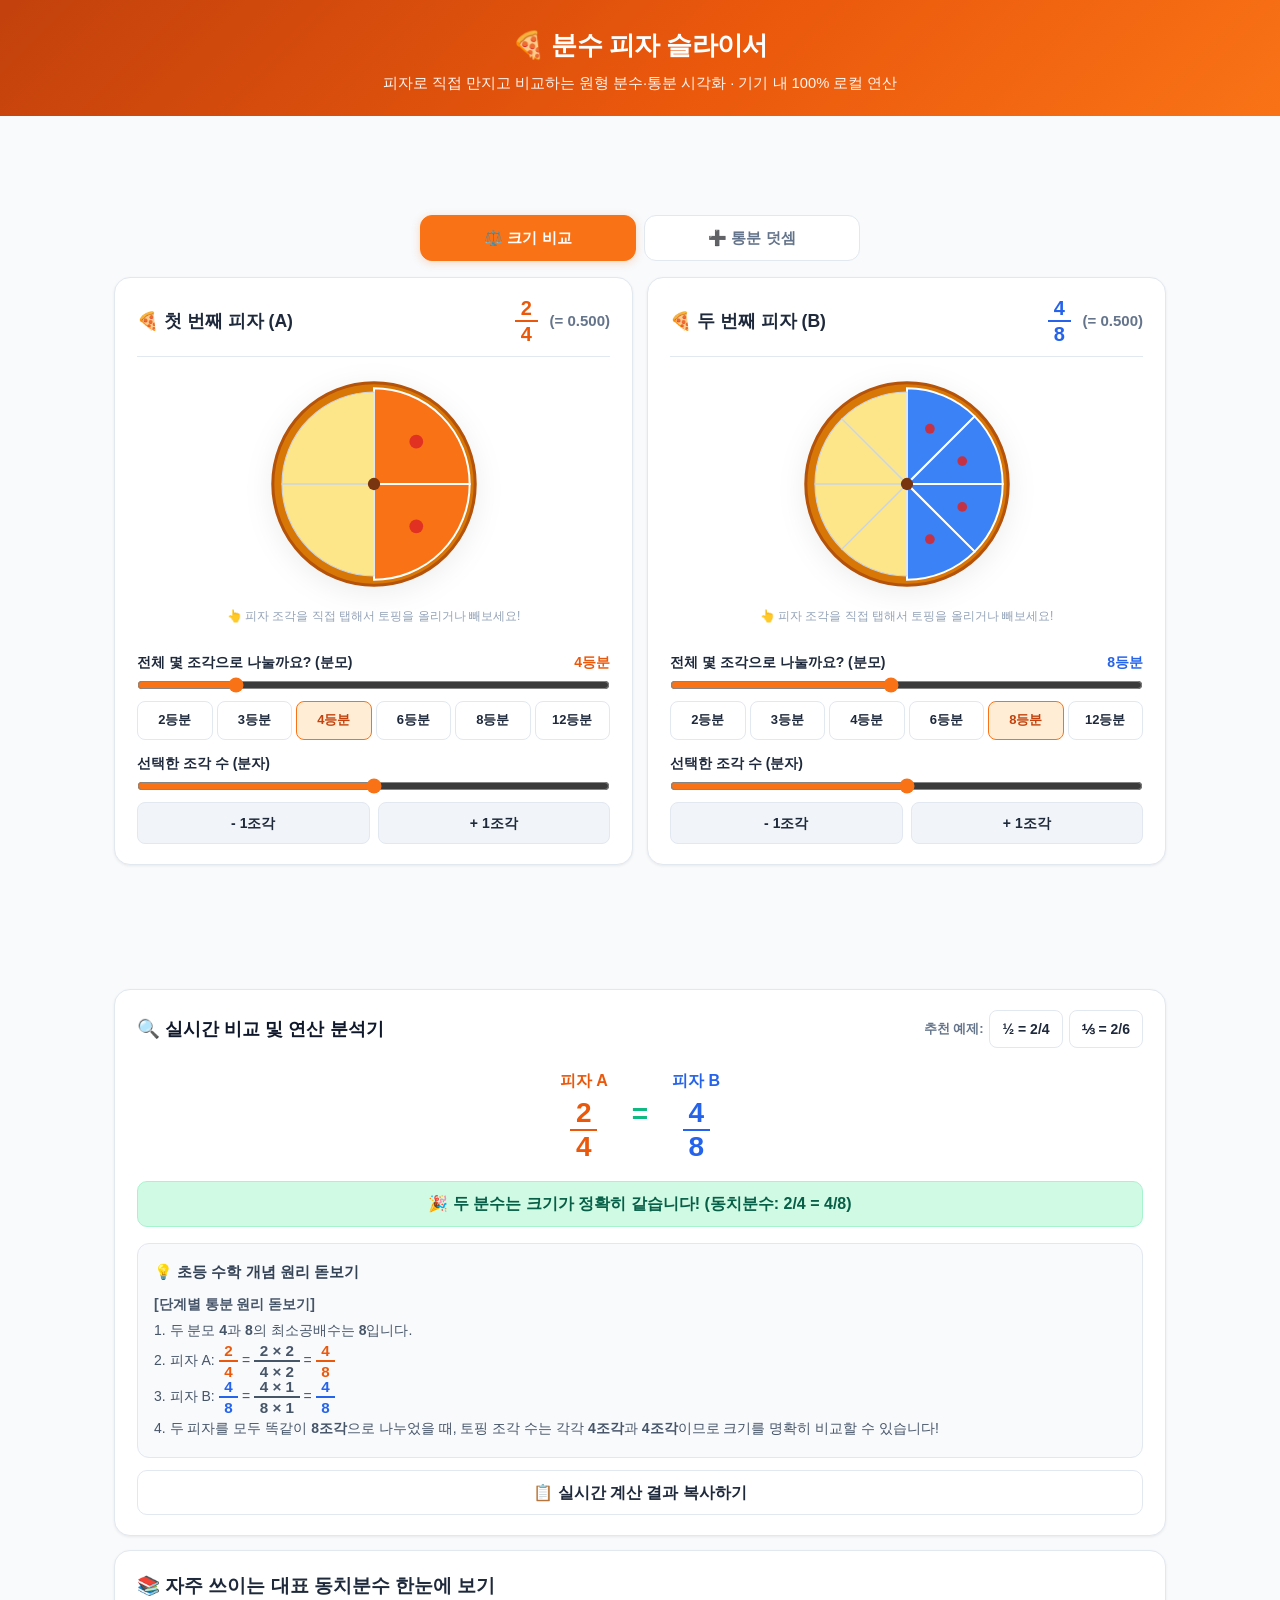
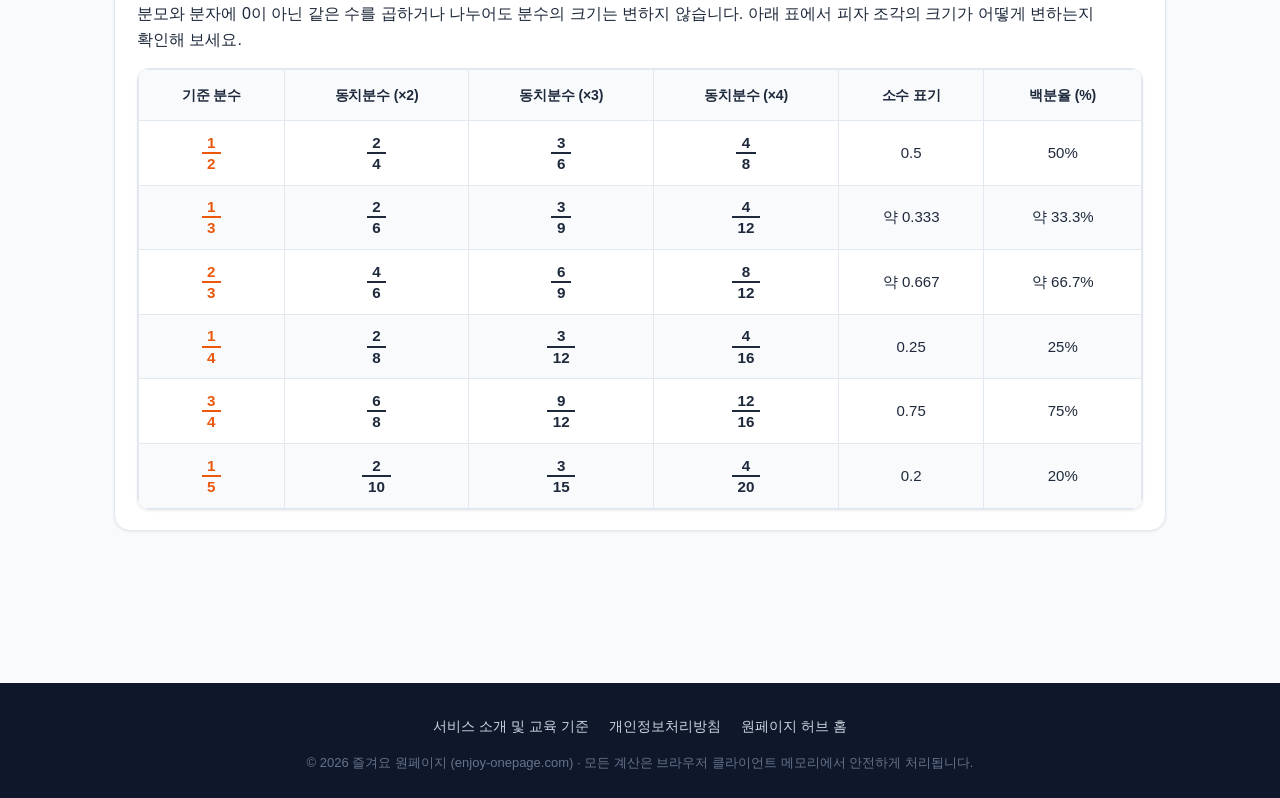
==== commit 398e74f6: "feat(ui): upgrade to Kiro gold standard responsive design, eliminate mobile overflow, and prevent bu" ====
--- a/index.html
+++ b/index.html
@@ -76,51 +76,36 @@
 <!-- ADSENSE START: loader -->
 <script async src="https://pagead2.googlesyndication.com/pagead/js/adsbygoogle.js?client=ca-pub-2228289204702106" crossorigin="anonymous"></script>
 <!-- ADSENSE END: loader -->
-<link rel="stylesheet" href="style.css">
+<link rel="stylesheet" href="style.css?v=2.0">
 </head>
 <body>
 
-<!-- Header -->
-<header class="site-header">
-  <div class="header-inner">
-    <a href="/" class="logo-area">
-      <span class="logo-icon">🍕</span>
-      <span class="logo-title">분수 피자 슬라이서</span>
-      <span class="logo-badge">에듀테크 v1.0</span>
-    </a>
-    <nav class="header-nav">
-      <a href="about.html">학습 가이드</a>
-      <a href="privacy.html">개인정보처리방침</a>
-    </nav>
-  </div>
+<!-- Header - Kiro Signature Gradient Brand Header -->
+<header class="header">
+  <h1>🍕 분수 피자 슬라이서</h1>
+  <div class="header-sub">피자로 직접 만지고 비교하는 원형 분수·통분 시각화 · 기기 내 100% 로컬 연산</div>
 </header>
 
-<main class="main-wrapper">
+<main class="wrap">
 
   <!-- ADSENSE START: top -->
-  <div class="ad-slot-container ad-top-banner">
+  <div class="ad-box ad-top">
     <ins class="adsbygoogle" style="display:inline-block;width:100%;height:60px" data-ad-client="ca-pub-2228289204702106" data-ad-slot="3824727725" data-ad-format="horizontal" data-full-width-responsive="true"></ins>
     <script>(adsbygoogle = window.adsbygoogle || []).push({});</script>
   </div>
   <!-- ADSENSE END: top -->
 
-  <!-- Hero Intro -->
-  <section class="hero-intro">
-    <h1 class="hero-title">피자로 맛보는 시각적 분수 탐구소</h1>
-    <p class="hero-desc">피자를 직접 터치해 조각을 나누고 채워보세요. 1/2이 왜 2/4, 4/8과 크기가 같은지 한눈에 직관할 수 있습니다.</p>
-  </section>
-
   <!-- Mode Selector Tabs -->
-  <nav class="mode-tabs">
-    <button type="button" class="mode-btn active" data-mode="compare">⚖️ 크기 비교 & 동치분수</button>
-    <button type="button" class="mode-btn" data-mode="addition">➕ 분수 덧셈 & 자동 통분</button>
+  <nav class="mode-tabs" aria-label="학습 모드 선택">
+    <button type="button" class="mode-btn active" data-mode="compare">⚖️ 크기 비교</button>
+    <button type="button" class="mode-btn" data-mode="addition">➕ 통분 덧셈</button>
   </nav>
 
   <!-- 2-Column Gold Standard Grid (PC 1:1) -->
-  <div class="workspace-grid">
+  <div class="grid2">
 
     <!-- Column 1: Pizza 1 -->
-    <div class="tool-card">
+    <div class="card">
       <div class="card-title-box">
         <h2 class="card-title">🍕 첫 번째 피자 (A)</h2>
         <div class="fraction-badge-box">
@@ -168,7 +153,7 @@
     </div>
 
     <!-- Column 2: Pizza 2 -->
-    <div class="tool-card">
+    <div class="card">
       <div class="card-title-box">
         <h2 class="card-title">🍕 두 번째 피자 (B)</h2>
         <div class="fraction-badge-box">
@@ -218,19 +203,20 @@
   </div>
 
   <!-- ADSENSE START: mid -->
-  <div class="ad-slot-container ad-mid-banner">
+  <div class="ad-box ad-mid">
     <ins class="adsbygoogle" style="display:block" data-ad-client="ca-pub-2228289204702106" data-ad-slot="1186914926" data-ad-format="auto" data-full-width-responsive="true"></ins>
     <script>(adsbygoogle = window.adsbygoogle || []).push({});</script>
   </div>
   <!-- ADSENSE END: mid -->
 
   <!-- Comparison Balance & Interactive Result Section -->
-  <section class="comparison-section">
+  <section class="card comparison-section">
     <div class="comparison-header">
-      <h3 style="font-size: 1.25rem; font-weight: 800;">🔍 실시간 비교 및 연산 분석기</h3>
-      <div style="display: flex; gap: 0.5rem;">
-        <button type="button" id="btn-preset-half" class="chip-btn">예제: 1/2 = 2/4</button>
-        <button type="button" id="btn-preset-third" class="chip-btn">예제: 1/3 = 2/6</button>
+      <h3>🔍 실시간 비교 및 연산 분석기</h3>
+      <div class="preset-group">
+        <span class="preset-lbl">추천 예제:</span>
+        <button type="button" id="btn-preset-half" class="chip-btn">½ = 2/4</button>
+        <button type="button" id="btn-preset-third" class="chip-btn">⅓ = 2/6</button>
       </div>
     </div>
 
@@ -265,10 +251,15 @@
         통분 원리 로딩 중...
       </div>
     </div>
+
+    <!-- Kiro Standard Result Copy Button -->
+    <div style="margin-top: 12px;">
+      <button type="button" id="btn-copy-result" class="btn" style="width: 100%; font-weight: 700;">📋 실시간 계산 결과 복사하기</button>
+    </div>
   </section>
 
   <!-- Full Width Detailed Guide & Table Section -->
-  <section class="info-section">
+  <section class="card info-section">
     <h3>📚 자주 쓰이는 대표 동치분수 한눈에 보기</h3>
     <p>분모와 분자에 0이 아닌 같은 수를 곱하거나 나누어도 분수의 크기는 변하지 않습니다. 아래 표에서 피자 조각의 크기가 어떻게 변하는지 확인해 보세요.</p>
     
@@ -459,13 +450,15 @@
   </section>
 
   <!-- ADSENSE START: bottom -->
-  <div class="ad-slot-container ad-bottom-banner">
+  <div class="ad-box ad-bottom">
     <ins class="adsbygoogle" style="display:block" data-ad-client="ca-pub-2228289204702106" data-ad-slot="3416334507" data-ad-format="auto" data-full-width-responsive="true"></ins>
     <script>(adsbygoogle = window.adsbygoogle || []).push({});</script>
   </div>
   <!-- ADSENSE END: bottom -->
 
 </main>
+
+<div id="toast" class="toast" role="status" aria-live="polite"></div>
 
 <!-- Footer -->
 <footer class="site-footer">
--- a/style.css
+++ b/style.css
@@ -1,4 +1,4 @@
-/* fraction-pizza style.css - 100% Vanilla CSS (No External CDN) */
+/* fraction-pizza style.css - Kiro Gold Standard Responsive UI (100% Vanilla CSS) */
 :root {
   --primary: #f97316;
   --primary-hover: #ea580c;
@@ -17,13 +17,12 @@
   --pizza-crust: #d97706;
   --pizza-sauce: #ef4444;
   --pizza-cheese: #fef08a;
-  --shadow-sm: 0 1px 2px 0 rgb(0 0 0 / 0.05);
+  --shadow-sm: 0 1px 3px 0 rgb(0 0 0 / 0.07);
   --shadow-md: 0 4px 6px -1px rgb(0 0 0 / 0.1), 0 2px 4px -2px rgb(0 0 0 / 0.1);
-  --shadow-lg: 0 10px 15px -3px rgb(0 0 0 / 0.1), 0 4px 6px -4px rgb(0 0 0 / 0.1);
-  --radius-sm: 6px;
+  --radius-sm: 8px;
   --radius-md: 12px;
   --radius-lg: 16px;
-  --font-family: -apple-system, BlinkMacSystemFont, "Segoe UI", Roboto, "Helvetica Neue", Arial, sans-serif;
+  --font-family: -apple-system, BlinkMacSystemFont, "Apple SD Gothic Neo", "Malgun Gothic", "Segoe UI", Roboto, sans-serif;
 }
 
 * {
@@ -33,143 +32,106 @@
   -webkit-tap-highlight-color: transparent;
 }
 
+html, body {
+  margin: 0;
+  max-width: 100%;
+  overflow-x: hidden;
+}
+
 body {
   font-family: var(--font-family);
   background-color: var(--bg-page);
   color: var(--text-main);
-  line-height: 1.5;
+  line-height: 1.6;
   min-height: 100vh;
   display: flex;
   flex-direction: column;
   word-break: keep-all;
-}
-
-/* Header */
-.site-header {
-  background: var(--bg-card);
-  border-bottom: 1px solid var(--border);
-  padding: 1rem 1.5rem;
-  position: sticky;
-  top: 0;
-  z-index: 50;
-}
-.header-inner {
-  max-width: 1200px;
-  margin: 0 auto;
-  display: flex;
-  align-items: center;
-  justify-content: space-between;
-}
-.logo-area {
-  display: flex;
-  align-items: center;
-  gap: 0.75rem;
-  text-decoration: none;
-  color: var(--text-main);
-}
-.logo-icon {
-  font-size: 1.75rem;
-}
-.logo-title {
-  font-size: 1.25rem;
+  overflow-wrap: anywhere;
+}
+
+/* Header - Kiro Signature Gradient Brand Header */
+.header {
+  background: linear-gradient(135deg, #c2410c, #ea580c 55%, #f97316);
+  color: #fff;
+  text-align: center;
+  padding: 24px 14px 20px;
+  box-sizing: border-box;
+  width: 100%;
+}
+.header h1 {
+  margin: 0;
+  font-size: 1.65rem;
   font-weight: 800;
   letter-spacing: -0.025em;
-  color: var(--primary-dark);
-}
-.logo-badge {
-  font-size: 0.75rem;
-  background: var(--primary-light);
-  color: var(--primary-dark);
-  padding: 0.15rem 0.5rem;
-  border-radius: 9999px;
-  font-weight: 700;
-}
-.header-nav {
-  display: flex;
-  gap: 1rem;
-}
-.header-nav a {
-  text-decoration: none;
-  font-size: 0.875rem;
-  font-weight: 600;
+  display: flex;
+  align-items: center;
+  justify-content: center;
+  gap: 8px;
+}
+.header-sub {
+  opacity: 0.94;
+  margin-top: 6px;
+  font-size: 0.92rem;
+  word-break: keep-all;
+}
+
+/* Main Wrap Container (Kiro Standard max-w: 1080px) */
+.wrap {
+  max-width: 1080px;
+  margin: 0 auto;
+  padding: 12px 14px 28px;
+  width: 100%;
+  box-sizing: border-box;
+  min-width: 0;
+  flex: 1;
+}
+
+/* 3-Tier AdSense Golden Trio */
+.ad-box {
+  max-width: 1080px;
+  margin: 10px auto;
+  padding: 0 14px;
+  background: transparent;
+  overflow: hidden;
+  text-align: center;
+  box-sizing: border-box;
+  min-height: 60px;
+}
+.ad-top ins {
+  max-height: 90px;
+}
+.ad-mid, .ad-bottom {
+  min-height: 100px;
+}
+
+/* Mode Switch Tabs */
+.mode-tabs {
+  display: grid;
+  grid-template-columns: 1fr 1fr;
+  gap: 8px;
+  max-width: 440px;
+  margin: 10px auto 16px;
+  width: 100%;
+  box-sizing: border-box;
+}
+.mode-btn {
+  font: inherit;
+  font-size: 0.9375rem;
+  font-weight: 700;
+  padding: 10px 14px;
+  border: 1px solid var(--border);
+  background: #fff;
   color: var(--text-muted);
-  transition: color 0.15s;
-}
-.header-nav a:hover {
-  color: var(--primary);
-}
-
-/* Container */
-.main-wrapper {
-  flex: 1;
-  max-width: 1200px;
-  width: 100%;
-  margin: 0 auto;
-  padding: 1.5rem 1rem;
-}
-
-/* 3-tier Ad Placement (Clean UI) */
-.ad-slot-container {
-  width: 100%;
-  background: transparent;
-  display: flex;
-  justify-content: center;
-  align-items: center;
-  overflow: hidden;
-  margin: 1rem 0;
-}
-.ad-top-banner {
-  min-height: 60px;
-  max-height: 90px;
-}
-.ad-mid-banner {
-  min-height: 100px;
-  max-height: 280px;
-}
-.ad-bottom-banner {
-  min-height: 100px;
-  max-height: 280px;
-}
-
-/* Hero Section */
-.hero-intro {
-  text-align: center;
-  margin-bottom: 2rem;
-}
-.hero-title {
-  font-size: 1.875rem;
-  font-weight: 800;
-  letter-spacing: -0.03em;
-  margin-bottom: 0.5rem;
-  color: #0f172a;
-}
-.hero-desc {
-  font-size: 1rem;
-  color: var(--text-muted);
-  max-width: 680px;
-  margin: 0 auto;
-}
-
-/* Tab Navigation */
-.mode-tabs {
-  display: flex;
-  justify-content: center;
-  gap: 0.5rem;
-  margin-bottom: 1.5rem;
-}
-.mode-btn {
-  padding: 0.625rem 1.25rem;
-  font-size: 0.9375rem;
-  font-weight: 700;
-  border: 1px solid var(--border);
-  background: var(--bg-card);
-  color: var(--text-muted);
-  border-radius: 9999px;
+  border-radius: 12px;
   cursor: pointer;
-  transition: all 0.2s;
-  display: flex;
-  align-items: center;
-  gap: 0.5rem;
+  transition: all 0.15s ease;
+  display: flex;
+  align-items: center;
+  justify-content: center;
+  gap: 6px;
+  min-height: 44px;
+  white-space: nowrap;
 }
 .mode-btn:hover {
   border-color: var(--primary);
@@ -177,48 +139,61 @@
 }
 .mode-btn.active {
   background: var(--primary);
-  color: #ffffff;
   border-color: var(--primary);
-  box-shadow: 0 4px 12px rgba(249, 115, 22, 0.25);
-}
-
-/* 2-Column Gold Standard Grid (PC 1:1) */
-.workspace-grid {
+  color: #fff;
+  box-shadow: 0 2px 8px rgba(249, 115, 22, 0.25);
+}
+
+/* 2-Column Gold Standard Grid (PC 1:1, Mobile 1-Column) */
+.grid2 {
   display: grid;
   grid-template-columns: 1fr;
-  gap: 1.5rem;
-  margin-bottom: 2rem;
-}
-@media (min-width: 992px) {
-  .workspace-grid {
+  gap: 14px;
+  min-width: 0;
+  margin-bottom: 14px;
+}
+@media (min-width: 1024px) {
+  .grid2 {
     grid-template-columns: 1fr 1fr;
+    align-items: start;
   }
 }
 
-/* Card Common */
-.tool-card {
+/* Card Design (Compressed Padding for Mobile) */
+.card {
   background: var(--bg-card);
   border: 1px solid var(--border);
-  border-radius: var(--radius-lg);
-  padding: 1.5rem;
+  border-radius: 16px;
+  padding: 14px 16px;
   box-shadow: var(--shadow-sm);
-  display: flex;
-  flex-direction: column;
-  gap: 1.25rem;
-}
+  min-width: 0;
+  box-sizing: border-box;
+  margin-bottom: 14px;
+}
+.grid2 .card {
+  margin-bottom: 0;
+}
+@media (min-width: 768px) {
+  .card {
+    padding: 20px 22px;
+  }
+}
+
 .card-title-box {
   display: flex;
   align-items: center;
   justify-content: space-between;
   border-bottom: 1px solid var(--border);
   padding-bottom: 0.75rem;
+  min-width: 0;
 }
 .card-title {
-  font-size: 1.125rem;
+  font-size: 1.1rem;
   font-weight: 700;
   display: flex;
   align-items: center;
   gap: 0.5rem;
+  white-space: nowrap;
 }
 
 /* Pizza Visual Stage */
@@ -227,15 +202,16 @@
   flex-direction: column;
   align-items: center;
   justify-content: center;
-  padding: 1rem 0;
+  padding: 0.75rem 0;
   position: relative;
+  min-width: 0;
 }
 .pizza-svg {
   width: 100%;
-  max-width: 260px;
+  max-width: 230px;
   height: auto;
   aspect-ratio: 1 / 1;
-  filter: drop-shadow(0 8px 16px rgba(0, 0, 0, 0.08));
+  filter: drop-shadow(0 6px 14px rgba(0, 0, 0, 0.07));
   user-select: none;
   touch-action: none;
 }
@@ -255,8 +231,8 @@
 .fraction-badge-box {
   display: flex;
   align-items: center;
-  gap: 1rem;
-  margin-top: 0.5rem;
+  gap: 0.75rem;
+  min-width: 0;
 }
 .fraction-display {
   display: inline-flex;
@@ -265,27 +241,35 @@
   vertical-align: middle;
   font-weight: 800;
   font-size: 1.25rem;
+  line-height: 1;
 }
 .fraction-numerator {
   border-bottom: 2px solid currentColor;
-  padding: 0 0.35rem;
+  padding: 0 0.35rem 2px;
   line-height: 1;
+  width: 100%;
+  text-align: center;
 }
 .fraction-denominator {
-  padding: 0 0.35rem;
+  padding: 2px 0.35rem 0;
   line-height: 1;
+  width: 100%;
+  text-align: center;
 }
 .decimal-value {
   font-size: 0.9375rem;
   color: var(--text-muted);
   font-weight: 600;
-}
-
-/* Control Controls */
+  white-space: nowrap;
+}
+
+/* Controls */
 .control-group {
   display: flex;
   flex-direction: column;
-  gap: 0.75rem;
+  gap: 0.5rem;
+  margin-top: 0.75rem;
+  min-width: 0;
 }
 .control-label-row {
   display: flex;
@@ -294,6 +278,7 @@
   font-size: 0.875rem;
   font-weight: 600;
   color: var(--text-main);
+  white-space: nowrap;
 }
 .range-slider {
   width: 100%;
@@ -304,73 +289,143 @@
   accent-color: var(--primary);
   cursor: pointer;
 }
-.stepper-row {
-  display: flex;
-  align-items: center;
-  gap: 0.5rem;
-}
-.step-btn {
-  flex: 1;
-  padding: 0.5rem;
-  border: 1px solid var(--border);
-  background: #f1f5f9;
-  border-radius: var(--radius-sm);
-  font-weight: 700;
-  font-size: 0.875rem;
+
+/* Quick Denominator Buttons (6-Column Grid, Zero Wrap) */
+.quick-chips {
+  display: grid;
+  grid-template-columns: repeat(6, 1fr);
+  gap: 4px;
+  margin-top: 4px;
+  width: 100%;
+}
+.chip-btn {
+  font: inherit;
+  font-size: 0.8125rem;
+  font-weight: 600;
+  padding: 8px 2px;
+  border: 1px solid var(--border);
+  background: #fff;
+  color: var(--text-main);
+  border-radius: 8px;
   cursor: pointer;
   transition: all 0.15s;
-}
-.step-btn:hover {
-  background: #e2e8f0;
-}
-.step-btn:active {
-  transform: translateY(1px);
-}
-
-/* Quick Denominator Buttons */
-.quick-chips {
-  display: flex;
-  flex-wrap: wrap;
-  gap: 0.35rem;
-}
-.chip-btn {
-  padding: 0.3rem 0.65rem;
-  font-size: 0.8125rem;
-  font-weight: 600;
-  border: 1px solid var(--border);
-  background: var(--bg-card);
-  border-radius: 6px;
-  cursor: pointer;
-  transition: all 0.15s;
+  text-align: center;
+  white-space: nowrap;
+  min-height: 38px;
+  display: flex;
+  align-items: center;
+  justify-content: center;
 }
 .chip-btn:hover, .chip-btn.active {
   background: var(--primary-light);
   border-color: var(--primary);
   color: var(--primary-dark);
-}
-
-/* Comparison Balance & Overlay Stage */
-.comparison-section {
-  background: var(--bg-card);
-  border: 1px solid var(--border);
-  border-radius: var(--radius-lg);
-  padding: 1.5rem;
-  box-shadow: var(--shadow-sm);
-  margin-bottom: 2rem;
-}
+  font-weight: 700;
+}
+
+/* Stepper Row (2-Column Grid, Zero Wrap) */
+.stepper-row {
+  display: grid;
+  grid-template-columns: 1fr 1fr;
+  gap: 8px;
+  margin-top: 4px;
+  width: 100%;
+}
+.step-btn {
+  font: inherit;
+  font-size: 0.875rem;
+  font-weight: 700;
+  padding: 8px 12px;
+  border: 1px solid var(--border);
+  background: #f1f5f9;
+  color: var(--text-main);
+  border-radius: 8px;
+  cursor: pointer;
+  transition: all 0.15s;
+  text-align: center;
+  white-space: nowrap;
+  min-height: 42px;
+  display: flex;
+  align-items: center;
+  justify-content: center;
+}
+.step-btn:hover {
+  background: #e2e8f0;
+}
+.step-btn:active {
+  transform: translateY(1px);
+}
+
+/* Comparison Section */
 .comparison-header {
   display: flex;
-  align-items: center;
-  justify-content: space-between;
-  margin-bottom: 1.25rem;
-}
+  flex-direction: column;
+  gap: 8px;
+  margin-bottom: 12px;
+  min-width: 0;
+}
+@media (min-width: 640px) {
+  .comparison-header {
+    flex-direction: row;
+    align-items: center;
+    justify-content: space-between;
+  }
+}
+.comparison-header h3 {
+  font-size: 1.15rem;
+  font-weight: 800;
+  margin: 0;
+  color: #0f172a;
+  white-space: nowrap;
+}
+.preset-group {
+  display: flex;
+  align-items: center;
+  gap: 6px;
+  flex-wrap: wrap;
+}
+.preset-lbl {
+  font-size: 0.8125rem;
+  color: var(--text-muted);
+  font-weight: 600;
+  white-space: nowrap;
+}
+.preset-group .chip-btn {
+  padding: 6px 12px;
+  min-height: 38px;
+  font-size: 0.875rem;
+  font-weight: 700;
+}
+
+.interactive-balance {
+  display: flex;
+  align-items: center;
+  justify-content: center;
+  gap: 1.5rem;
+  margin: 1.25rem 0;
+  min-width: 0;
+}
+.balance-side {
+  display: flex;
+  flex-direction: column;
+  align-items: center;
+  gap: 0.35rem;
+}
+.balance-symbol {
+  font-size: 1.75rem;
+  font-weight: 900;
+  color: var(--primary);
+}
+
 .balance-verdict {
-  padding: 0.75rem 1.25rem;
-  border-radius: var(--radius-md);
-  font-size: 1.125rem;
+  padding: 10px 14px;
+  border-radius: 10px;
+  font-size: 1rem;
   font-weight: 800;
   text-align: center;
-  transition: all 0.3s cubic-bezier(0.34, 1.56, 0.64, 1);
+  line-height: 1.5;
+  word-break: keep-all;
+  min-width: 0;
 }
 .verdict-equal {
   background: var(--success-light);
@@ -382,33 +437,15 @@
   color: #92400e;
   border: 1px solid #fde68a;
 }
-.interactive-balance {
-  display: flex;
-  align-items: center;
-  justify-content: center;
-  gap: 2rem;
-  margin: 1.5rem 0;
-  flex-wrap: wrap;
-}
-.balance-side {
-  display: flex;
-  flex-direction: column;
-  align-items: center;
-  gap: 0.5rem;
-}
-.balance-symbol {
-  font-size: 2rem;
-  font-weight: 900;
-  color: var(--primary);
-}
-
-/* Step-by-Step Educational Explanation */
+
+/* Explanation Card */
 .explanation-card {
   background: #f8fafc;
   border: 1px solid var(--border);
   border-radius: var(--radius-md);
-  padding: 1.25rem;
+  padding: 1rem;
   margin-top: 1rem;
+  min-width: 0;
 }
 .explanation-title {
   font-size: 0.9375rem;
@@ -422,34 +459,17 @@
   line-height: 1.6;
 }
 
-/* Full Width Detailed Table & Guide */
-.info-section {
-  background: var(--bg-card);
-  border: 1px solid var(--border);
-  border-radius: var(--radius-lg);
-  padding: 1.75rem;
-  margin-bottom: 2rem;
-}
-.info-section h3 {
-  font-size: 1.25rem;
-  font-weight: 800;
-  margin-bottom: 1rem;
-  color: #0f172a;
-}
-.info-section p {
-  font-size: 0.9375rem;
-  color: #334155;
-  line-height: 1.7;
-  margin-bottom: 1rem;
-}
+/* Responsive Table Container */
 .table-responsive {
   width: 100%;
+  max-width: 100%;
   overflow-x: auto;
   -webkit-overflow-scrolling: touch;
   margin-top: 1rem;
   border: 1px solid var(--border);
   border-radius: var(--radius-md);
   box-shadow: var(--shadow-sm);
+  min-width: 0;
 }
 .fraction-table {
   width: 100%;
@@ -488,44 +508,101 @@
   font-weight: 800;
 }
 
-/* Footer */
+/* Action Buttons */
+.btn {
+  font: inherit;
+  border: 1px solid var(--border);
+  background: #fff;
+  color: var(--text-main);
+  border-radius: 10px;
+  padding: 9px 14px;
+  cursor: pointer;
+  min-height: 44px;
+  white-space: nowrap;
+  transition: all 0.15s;
+  display: inline-flex;
+  align-items: center;
+  justify-content: center;
+  gap: 6px;
+}
+.btn:hover {
+  background: #f8fafc;
+  border-color: var(--primary);
+}
+.btn.primary {
+  background: var(--primary);
+  border-color: var(--primary);
+  color: #fff;
+}
+.btn.primary:hover {
+  background: var(--primary-hover);
+}
+
+/* Kiro Standard Toast Notification */
+.toast {
+  position: fixed;
+  left: 50%;
+  bottom: 24px;
+  transform: translateX(-50%);
+  background: #0f172a;
+  color: #fff;
+  padding: 10px 18px;
+  border-radius: 999px;
+  font-size: 0.9rem;
+  font-weight: 600;
+  opacity: 0;
+  pointer-events: none;
+  transition: opacity 0.2s ease;
+  z-index: 999;
+  max-width: 90vw;
+  white-space: nowrap;
+  box-shadow: 0 4px 12px rgba(0, 0, 0, 0.2);
+}
+.toast.show {
+  opacity: 1;
+}
+
+/* Footer (Kiro Standard Clean Footer) */
 .site-footer {
   background: #0f172a;
   color: #94a3b8;
-  padding: 2.5rem 1.5rem 1.5rem;
+  padding: 2rem 1rem 1.5rem;
   margin-top: auto;
+  text-align: center;
+  box-sizing: border-box;
+  width: 100%;
 }
 .footer-inner {
-  max-width: 1200px;
+  max-width: 1080px;
   margin: 0 auto;
   display: flex;
   flex-direction: column;
-  gap: 1.5rem;
+  gap: 1rem;
+  align-items: center;
 }
 .footer-links {
   display: flex;
-  gap: 1.5rem;
+  gap: 1.25rem;
   flex-wrap: wrap;
+  justify-content: center;
 }
 .footer-links a {
   color: #cbd5e1;
   text-decoration: none;
   font-size: 0.875rem;
+  font-weight: 500;
 }
 .footer-links a:hover {
   color: #ffffff;
+  text-decoration: underline;
 }
 .footer-copy {
   font-size: 0.8125rem;
   color: #64748b;
 }
 
-/* Responsive Overrides */
-@media (max-width: 768px) {
-  .hero-title {
-    font-size: 1.5rem;
+@media (prefers-reduced-motion: reduce) {
+  .toast, .slice-path {
+    transition: none;
   }
-  .interactive-balance {
-    gap: 1rem;
-  }
-}
+}
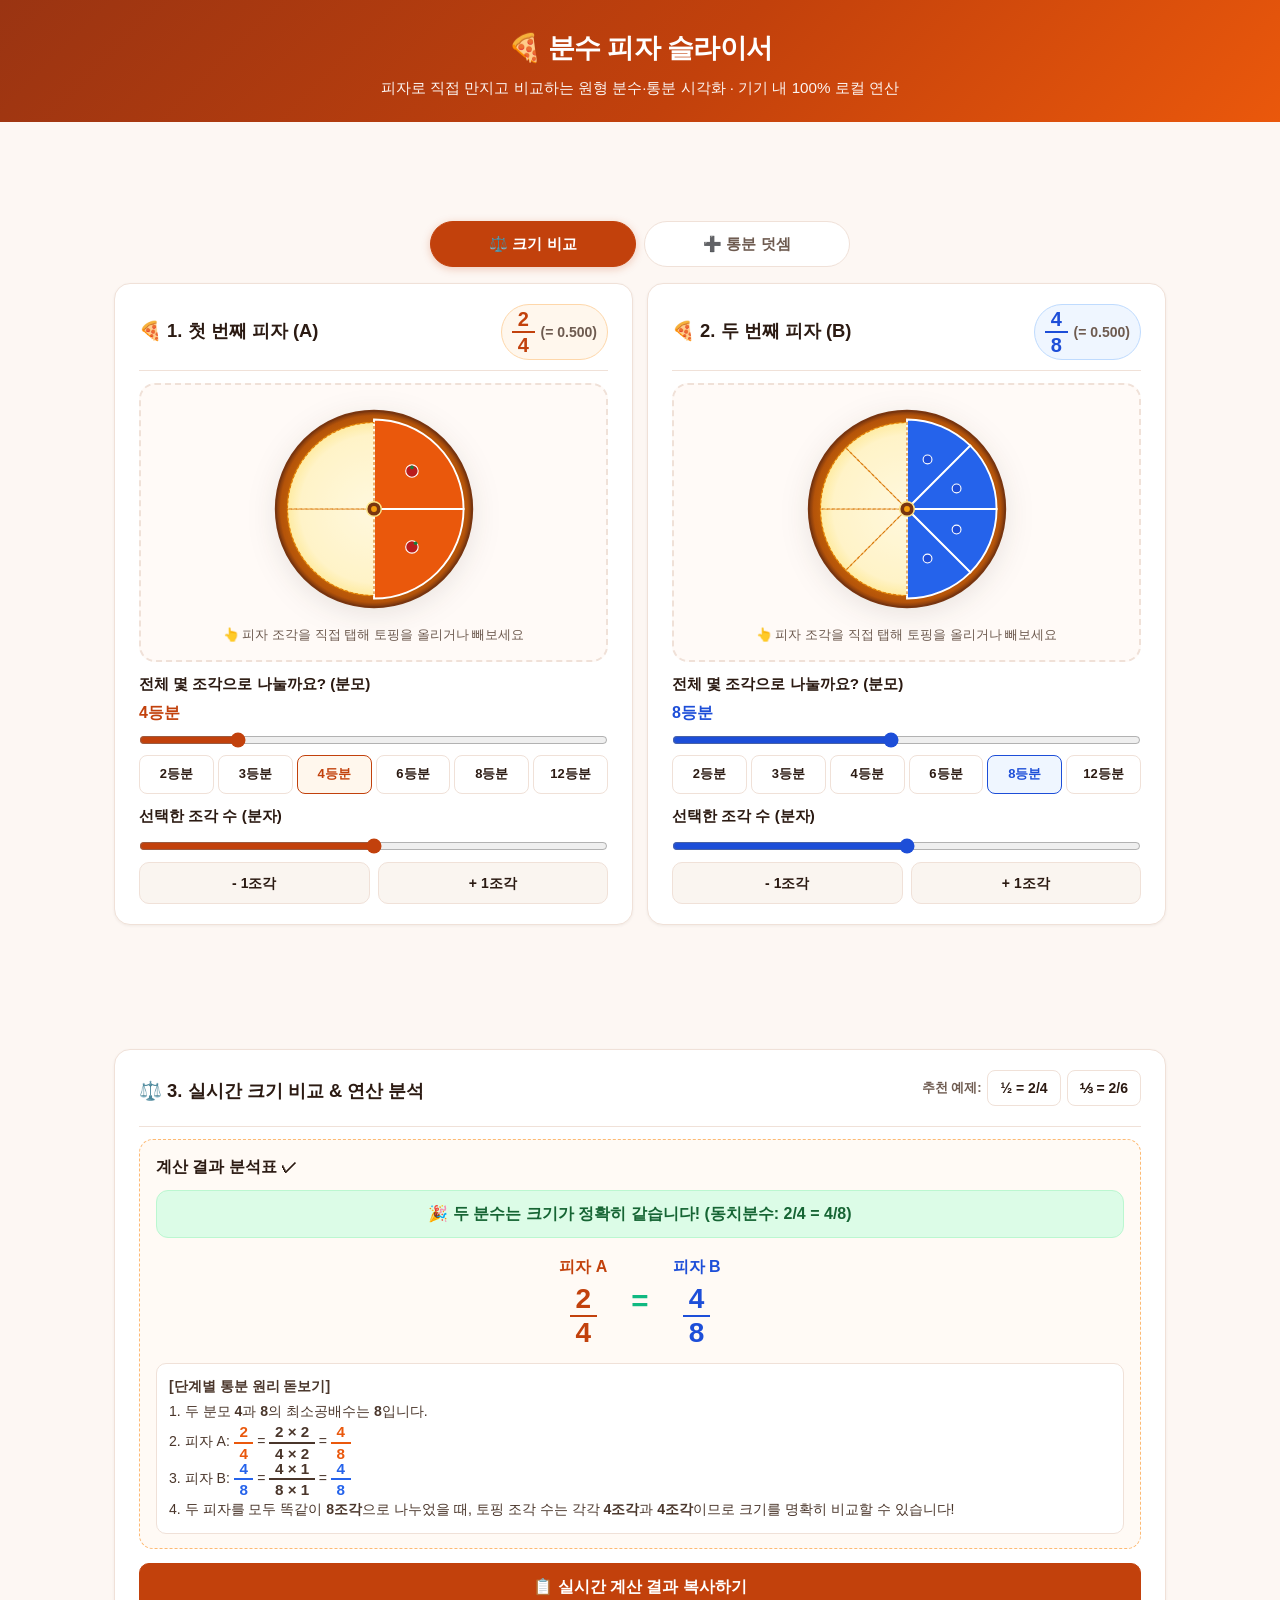
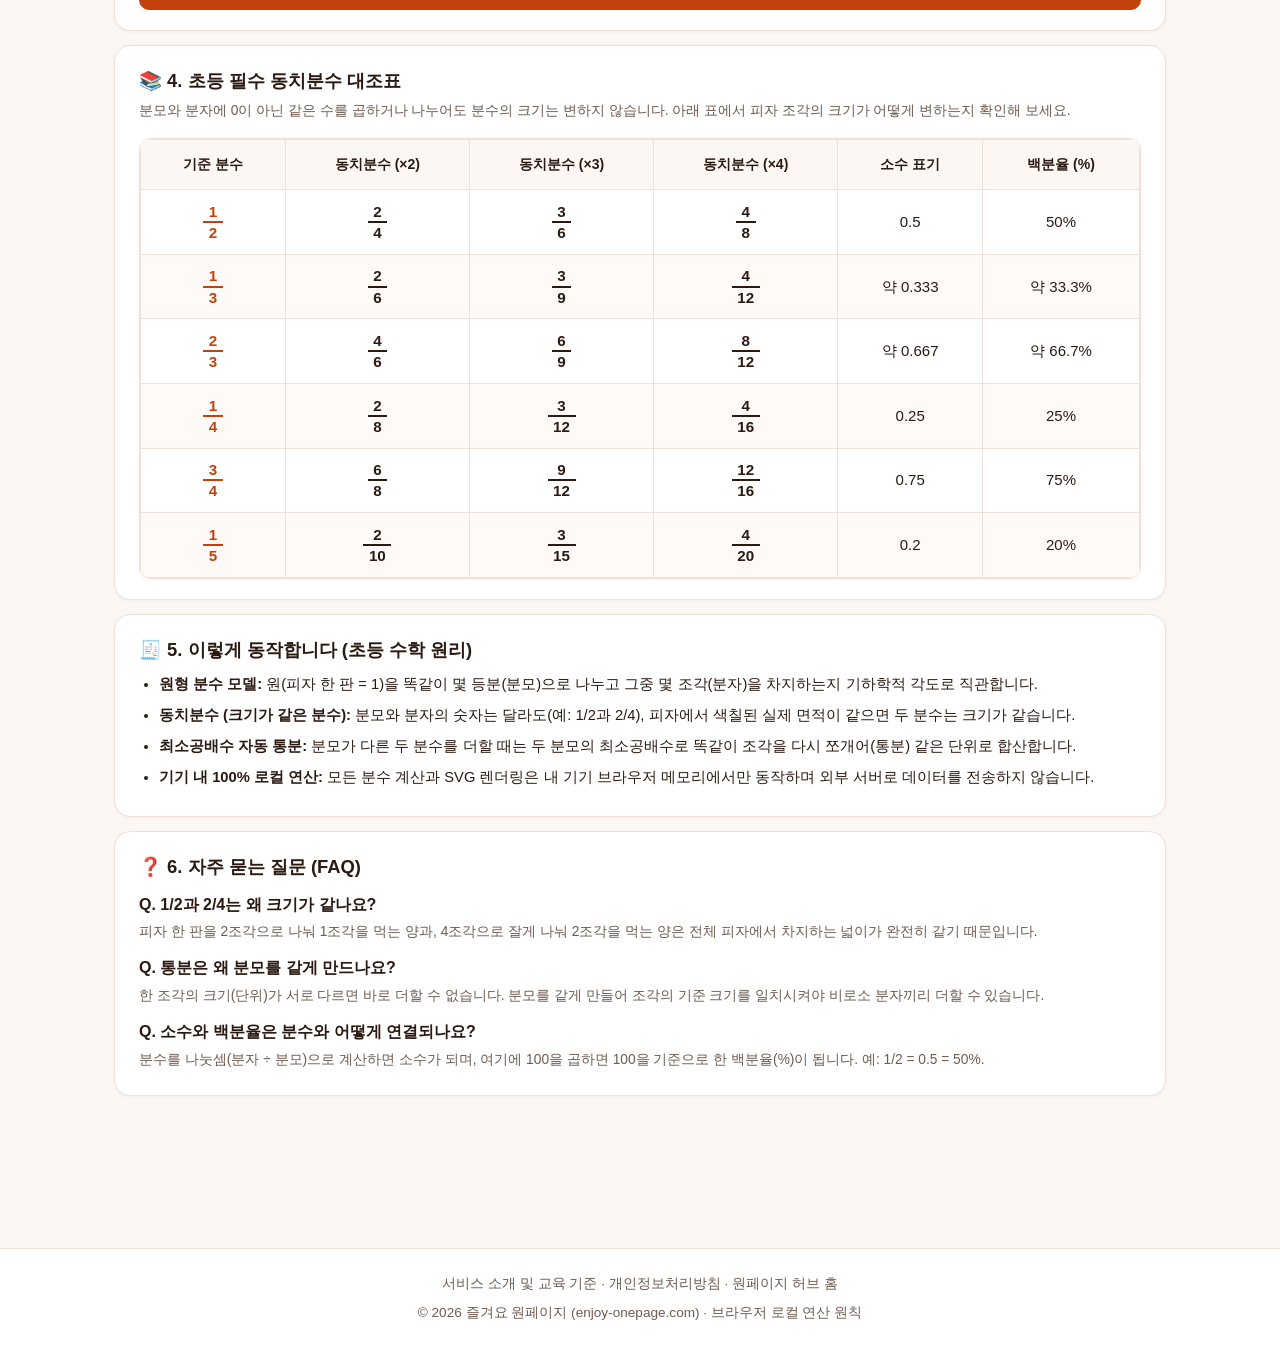
==== commit 2ce99af0: "feat(design): full Kiro style redesign with wooden plates, appetizing pizza illustration, receipt ca" ====
--- a/index.html
+++ b/index.html
@@ -76,7 +76,7 @@
 <!-- ADSENSE START: loader -->
 <script async src="https://pagead2.googlesyndication.com/pagead/js/adsbygoogle.js?client=ca-pub-2228289204702106" crossorigin="anonymous"></script>
 <!-- ADSENSE END: loader -->
-<link rel="stylesheet" href="style.css?v=2.0">
+<link rel="stylesheet" href="style.css?v=3.0">
 </head>
 <body>
 
@@ -101,15 +101,15 @@
     <button type="button" class="mode-btn" data-mode="addition">➕ 통분 덧셈</button>
   </nav>
 
-  <!-- 2-Column Gold Standard Grid (PC 1:1) -->
+  <!-- 2-Column Gold Standard Grid (PC 1:1, Mobile 1-Column) -->
   <div class="grid2">
 
     <!-- Column 1: Pizza 1 -->
-    <div class="card">
-      <div class="card-title-box">
-        <h2 class="card-title">🍕 첫 번째 피자 (A)</h2>
-        <div class="fraction-badge-box">
-          <div class="fraction-display" style="color: #ea580c;">
+    <section class="card" aria-labelledby="pizza1-title">
+      <div class="card-header-row">
+        <h2 id="pizza1-title">🍕 1. 첫 번째 피자 (A)</h2>
+        <div class="badge-pill">
+          <div class="fraction-display" style="color: var(--accent);">
             <span class="fraction-numerator" id="num-val-1">2</span>
             <span class="fraction-denominator" id="denom-val-1">4</span>
           </div>
@@ -117,19 +117,19 @@
         </div>
       </div>
 
-      <!-- SVG Stage -->
-      <div class="pizza-stage">
-        <svg id="pizza-svg-1" class="pizza-svg" viewBox="0 0 300 300"></svg>
-        <p style="font-size: 0.75rem; color: #94a3b8; margin-top: 0.5rem;">👆 피자 조각을 직접 탭해서 토핑을 올리거나 빼보세요!</p>
+      <!-- Wooden Plate Stage -->
+      <div class="plate">
+        <svg id="pizza-svg-1" class="pizza-svg" viewBox="0 0 300 300" role="img" aria-label="첫 번째 피자 분수 시각화"></svg>
+        <div class="plate-caption">👆 피자 조각을 직접 탭해 토핑을 올리거나 빼보세요</div>
       </div>
 
       <!-- Controls -->
       <div class="control-group">
         <div class="control-label-row">
-          <span>전체 몇 조각으로 나눌까요? (분모)</span>
-          <span style="font-weight: 800; color: #ea580c;" id="denom-label-1">4등분</span>
-        </div>
-        <input type="range" id="slider-denom-1" class="range-slider" min="1" max="16" value="4">
+          <span class="lbl">전체 몇 조각으로 나눌까요? (분모)</span>
+          <span style="font-weight: 800; color: var(--accent);" id="denom-label-1">4등분</span>
+        </div>
+        <input type="range" id="slider-denom-1" class="range-slider" min="1" max="16" value="4" aria-label="피자 1 분모 슬라이더">
         <div class="quick-chips">
           <button type="button" class="chip-btn" data-pizza="pizza1" data-chip="2">2등분</button>
           <button type="button" class="chip-btn" data-pizza="pizza1" data-chip="3">3등분</button>
@@ -142,22 +142,22 @@
 
       <div class="control-group">
         <div class="control-label-row">
-          <span>선택한 조각 수 (분자)</span>
-        </div>
-        <input type="range" id="slider-num-1" class="range-slider" min="0" max="4" value="2">
+          <span class="lbl">선택한 조각 수 (분자)</span>
+        </div>
+        <input type="range" id="slider-num-1" class="range-slider" min="0" max="4" value="2" aria-label="피자 1 분자 슬라이더">
         <div class="stepper-row">
           <button type="button" id="btn-num-minus-1" class="step-btn">- 1조각</button>
           <button type="button" id="btn-num-plus-1" class="step-btn">+ 1조각</button>
         </div>
       </div>
-    </div>
+    </section>
 
     <!-- Column 2: Pizza 2 -->
-    <div class="card">
-      <div class="card-title-box">
-        <h2 class="card-title">🍕 두 번째 피자 (B)</h2>
-        <div class="fraction-badge-box">
-          <div class="fraction-display" style="color: #2563eb;">
+    <section class="card" aria-labelledby="pizza2-title">
+      <div class="card-header-row">
+        <h2 id="pizza2-title">🍕 2. 두 번째 피자 (B)</h2>
+        <div class="badge-pill blue">
+          <div class="fraction-display" style="color: var(--accent2);">
             <span class="fraction-numerator" id="num-val-2">4</span>
             <span class="fraction-denominator" id="denom-val-2">8</span>
           </div>
@@ -165,40 +165,40 @@
         </div>
       </div>
 
-      <!-- SVG Stage -->
-      <div class="pizza-stage">
-        <svg id="pizza-svg-2" class="pizza-svg" viewBox="0 0 300 300"></svg>
-        <p style="font-size: 0.75rem; color: #94a3b8; margin-top: 0.5rem;">👆 피자 조각을 직접 탭해서 토핑을 올리거나 빼보세요!</p>
+      <!-- Wooden Plate Stage -->
+      <div class="plate">
+        <svg id="pizza-svg-2" class="pizza-svg" viewBox="0 0 300 300" role="img" aria-label="두 번째 피자 분수 시각화"></svg>
+        <div class="plate-caption">👆 피자 조각을 직접 탭해 토핑을 올리거나 빼보세요</div>
       </div>
 
       <!-- Controls -->
       <div class="control-group">
         <div class="control-label-row">
-          <span>전체 몇 조각으로 나눌까요? (분모)</span>
-          <span style="font-weight: 800; color: #2563eb;" id="denom-label-2">8등분</span>
-        </div>
-        <input type="range" id="slider-denom-2" class="range-slider" min="1" max="16" value="8">
+          <span class="lbl">전체 몇 조각으로 나눌까요? (분모)</span>
+          <span style="font-weight: 800; color: var(--accent2);" id="denom-label-2">8등분</span>
+        </div>
+        <input type="range" id="slider-denom-2" class="range-slider blue" min="1" max="16" value="8" aria-label="피자 2 분모 슬라이더">
         <div class="quick-chips">
-          <button type="button" class="chip-btn" data-pizza="pizza2" data-chip="2">2등분</button>
-          <button type="button" class="chip-btn" data-pizza="pizza2" data-chip="3">3등분</button>
-          <button type="button" class="chip-btn" data-pizza="pizza2" data-chip="4">4등분</button>
-          <button type="button" class="chip-btn" data-pizza="pizza2" data-chip="6">6등분</button>
-          <button type="button" class="chip-btn active" data-pizza="pizza2" data-chip="8">8등분</button>
-          <button type="button" class="chip-btn" data-pizza="pizza2" data-chip="12">12등분</button>
+          <button type="button" class="chip-btn blue" data-pizza="pizza2" data-chip="2">2등분</button>
+          <button type="button" class="chip-btn blue" data-pizza="pizza2" data-chip="3">3등분</button>
+          <button type="button" class="chip-btn blue" data-pizza="pizza2" data-chip="4">4등분</button>
+          <button type="button" class="chip-btn blue" data-pizza="pizza2" data-chip="6">6등분</button>
+          <button type="button" class="chip-btn blue active" data-pizza="pizza2" data-chip="8">8등분</button>
+          <button type="button" class="chip-btn blue" data-pizza="pizza2" data-chip="12">12등분</button>
         </div>
       </div>
 
       <div class="control-group">
         <div class="control-label-row">
-          <span>선택한 조각 수 (분자)</span>
-        </div>
-        <input type="range" id="slider-num-2" class="range-slider" min="0" max="8" value="4">
+          <span class="lbl">선택한 조각 수 (분자)</span>
+        </div>
+        <input type="range" id="slider-num-2" class="range-slider blue" min="0" max="8" value="4" aria-label="피자 2 분자 슬라이더">
         <div class="stepper-row">
           <button type="button" id="btn-num-minus-2" class="step-btn">- 1조각</button>
           <button type="button" id="btn-num-plus-2" class="step-btn">+ 1조각</button>
         </div>
       </div>
-    </div>
+    </section>
 
   </div>
 
@@ -209,10 +209,10 @@
   </div>
   <!-- ADSENSE END: mid -->
 
-  <!-- Comparison Balance & Interactive Result Section -->
-  <section class="card comparison-section">
-    <div class="comparison-header">
-      <h3>🔍 실시간 비교 및 연산 분석기</h3>
+  <!-- Comparison Balance & Interactive Result Section (Kiro Receipt Style) -->
+  <section class="card comparison-section" aria-labelledby="comp-title">
+    <div class="card-header-row">
+      <h2 id="comp-title">⚖️ 3. 실시간 크기 비교 & 연산 분석</h2>
       <div class="preset-group">
         <span class="preset-lbl">추천 예제:</span>
         <button type="button" id="btn-preset-half" class="chip-btn">½ = 2/4</button>
@@ -220,48 +220,48 @@
       </div>
     </div>
 
-    <div class="interactive-balance">
-      <div class="balance-side">
-        <span style="font-weight: 700; color: #ea580c;">피자 A</span>
-        <div class="fraction-display" style="font-size: 1.75rem; color: #ea580c;">
-          <span class="fraction-numerator" id="bal-num-1">2</span>
-          <span class="fraction-denominator" id="bal-denom-1">4</span>
-        </div>
-      </div>
-
-      <div id="balance-symbol" class="balance-symbol">=</div>
-
-      <div class="balance-side">
-        <span style="font-weight: 700; color: #2563eb;">피자 B</span>
-        <div class="fraction-display" style="font-size: 1.75rem; color: #2563eb;">
-          <span class="fraction-numerator" id="bal-num-2">4</span>
-          <span class="fraction-denominator" id="bal-denom-2">8</span>
-        </div>
-      </div>
-    </div>
-
-    <div id="balance-verdict" class="balance-verdict verdict-equal">
-      두 분수는 크기가 정확히 같습니다! (동치분수: 2/4 = 4/8)
-    </div>
-
-    <!-- Step-by-Step Educational Explanation Card -->
-    <div class="explanation-card">
-      <div class="explanation-title">💡 초등 수학 개념 원리 돋보기</div>
+    <div class="receipt">
+      <h3>계산 결과 분석표 ✓</h3>
+      <div id="balance-verdict" class="balance-verdict verdict-equal">
+        두 분수는 크기가 정확히 같습니다! (동치분수: 2/4 = 4/8)
+      </div>
+
+      <div class="interactive-balance">
+        <div class="balance-side">
+          <span style="font-weight: 700; color: var(--accent);">피자 A</span>
+          <div class="fraction-display" style="font-size: 1.75rem; color: var(--accent);">
+            <span class="fraction-numerator" id="bal-num-1">2</span>
+            <span class="fraction-denominator" id="bal-denom-1">4</span>
+          </div>
+        </div>
+
+        <div id="balance-symbol" class="balance-symbol">=</div>
+
+        <div class="balance-side">
+          <span style="font-weight: 700; color: var(--accent2);">피자 B</span>
+          <div class="fraction-display" style="font-size: 1.75rem; color: var(--accent2);">
+            <span class="fraction-numerator" id="bal-num-2">4</span>
+            <span class="fraction-denominator" id="bal-denom-2">8</span>
+          </div>
+        </div>
+      </div>
+
+      <!-- Step-by-Step Educational Explanation Card -->
       <div id="step-content" class="explanation-content">
         통분 원리 로딩 중...
       </div>
     </div>
 
     <!-- Kiro Standard Result Copy Button -->
-    <div style="margin-top: 12px;">
-      <button type="button" id="btn-copy-result" class="btn" style="width: 100%; font-weight: 700;">📋 실시간 계산 결과 복사하기</button>
+    <div style="margin-top: 14px;">
+      <button type="button" id="btn-copy-result" class="btn primary" style="width: 100%;">📋 실시간 계산 결과 복사하기</button>
     </div>
   </section>
 
   <!-- Full Width Detailed Guide & Table Section -->
-  <section class="card info-section">
-    <h3>📚 자주 쓰이는 대표 동치분수 한눈에 보기</h3>
-    <p>분모와 분자에 0이 아닌 같은 수를 곱하거나 나누어도 분수의 크기는 변하지 않습니다. 아래 표에서 피자 조각의 크기가 어떻게 변하는지 확인해 보세요.</p>
+  <section class="card info-section" aria-labelledby="table-title">
+    <h2 id="table-title">📚 4. 초등 필수 동치분수 대조표</h2>
+    <p class="hint">분모와 분자에 0이 아닌 같은 수를 곱하거나 나누어도 분수의 크기는 변하지 않습니다. 아래 표에서 피자 조각의 크기가 어떻게 변하는지 확인해 보세요.</p>
     
     <div class="table-responsive">
       <table class="fraction-table">
@@ -449,6 +449,32 @@
     </div>
   </section>
 
+  <!-- Kiro Signature 'How it works' Section -->
+  <section class="card" aria-labelledby="how-title">
+    <h2 id="how-title">🧾 5. 이렇게 동작합니다 (초등 수학 원리)</h2>
+    <ul class="rule-list">
+      <li><strong>원형 분수 모델:</strong> 원(피자 한 판 = 1)을 똑같이 몇 등분(분모)으로 나누고 그중 몇 조각(분자)을 차지하는지 기하학적 각도로 직관합니다.</li>
+      <li><strong>동치분수 (크기가 같은 분수):</strong> 분모와 분자의 숫자는 달라도(예: 1/2과 2/4), 피자에서 색칠된 실제 면적이 같으면 두 분수는 크기가 같습니다.</li>
+      <li><strong>최소공배수 자동 통분:</strong> 분모가 다른 두 분수를 더할 때는 두 분모의 최소공배수로 똑같이 조각을 다시 쪼개어(통분) 같은 단위로 합산합니다.</li>
+      <li><strong>기기 내 100% 로컬 연산:</strong> 모든 분수 계산과 SVG 렌더링은 내 기기 브라우저 메모리에서만 동작하며 외부 서버로 데이터를 전송하지 않습니다.</li>
+    </ul>
+  </section>
+
+  <!-- FAQ Section -->
+  <section class="card" aria-labelledby="faq-title">
+    <h2 id="faq-title">❓ 6. 자주 묻는 질문 (FAQ)</h2>
+    <div style="margin-top: 10px;">
+      <strong style="color: var(--ink);">Q. 1/2과 2/4는 왜 크기가 같나요?</strong>
+      <p class="hint" style="margin-bottom: 12px; line-height: 1.6;">피자 한 판을 2조각으로 나눠 1조각을 먹는 양과, 4조각으로 잘게 나눠 2조각을 먹는 양은 전체 피자에서 차지하는 넓이가 완전히 같기 때문입니다.</p>
+      
+      <strong style="color: var(--ink);">Q. 통분은 왜 분모를 같게 만드나요?</strong>
+      <p class="hint" style="margin-bottom: 12px; line-height: 1.6;">한 조각의 크기(단위)가 서로 다르면 바로 더할 수 없습니다. 분모를 같게 만들어 조각의 기준 크기를 일치시켜야 비로소 분자끼리 더할 수 있습니다.</p>
+      
+      <strong style="color: var(--ink);">Q. 소수와 백분율은 분수와 어떻게 연결되나요?</strong>
+      <p class="hint" style="line-height: 1.6;">분수를 나눗셈(분자 ÷ 분모)으로 계산하면 소수가 되며, 여기에 100을 곱하면 100을 기준으로 한 백분율(%)이 됩니다. 예: 1/2 = 0.5 = 50%.</p>
+    </div>
+  </section>
+
   <!-- ADSENSE START: bottom -->
   <div class="ad-box ad-bottom">
     <ins class="adsbygoogle" style="display:block" data-ad-client="ca-pub-2228289204702106" data-ad-slot="3416334507" data-ad-format="auto" data-full-width-responsive="true"></ins>
@@ -460,17 +486,15 @@
 
 <div id="toast" class="toast" role="status" aria-live="polite"></div>
 
-<!-- Footer -->
-<footer class="site-footer">
-  <div class="footer-inner">
-    <div class="footer-links">
-      <a href="about.html">서비스 소개 및 교육 기준</a>
-      <a href="privacy.html">개인정보처리방침</a>
-      <a href="https://enjoy-onepage.com">원페이지 허브 홈</a>
-    </div>
-    <div class="footer-copy">
-      &copy; 2026 즐겨요 원페이지 (enjoy-onepage.com) · 모든 계산은 브라우저 클라이언트 메모리에서 안전하게 처리됩니다.
-    </div>
+<!-- Footer (Kiro Standard Clean Footer) -->
+<footer class="footer">
+  <div>
+    <a href="about.html">서비스 소개 및 교육 기준</a> · 
+    <a href="privacy.html">개인정보처리방침</a> · 
+    <a href="https://enjoy-onepage.com">원페이지 허브 홈</a>
+  </div>
+  <div style="margin-top: 8px;">
+    &copy; 2026 즐겨요 원페이지 (enjoy-onepage.com) · 브라우저 로컬 연산 원칙
   </div>
 </footer>
 
--- a/style.css
+++ b/style.css
@@ -1,24 +1,21 @@
-/* fraction-pizza style.css - Kiro Gold Standard Responsive UI (100% Vanilla CSS) */
+/* fraction-pizza style.css - Complete Kiro Gold Standard Theme & Visual Engine */
 :root {
-  --primary: #f97316;
-  --primary-hover: #ea580c;
-  --primary-light: #ffedd5;
-  --primary-dark: #c2410c;
-  --secondary: #3b82f6;
-  --secondary-light: #dbeafe;
-  --success: #10b981;
-  --success-light: #d1fae5;
-  --text-main: #1e293b;
-  --text-muted: #64748b;
-  --bg-page: #f8fafc;
-  --bg-card: #ffffff;
-  --border: #e2e8f0;
-  --border-focus: #f97316;
-  --pizza-crust: #d97706;
-  --pizza-sauce: #ef4444;
-  --pizza-cheese: #fef08a;
-  --shadow-sm: 0 1px 3px 0 rgb(0 0 0 / 0.07);
-  --shadow-md: 0 4px 6px -1px rgb(0 0 0 / 0.1), 0 2px 4px -2px rgb(0 0 0 / 0.1);
+  --bg: #fdf7f3;        /* Kiro warm ivory page background */
+  --card: #ffffff;      /* crisp white card */
+  --ink: #2b1a12;       /* deep espresso primary text */
+  --muted: #6e5b50;     /* warm muted brownish-gray */
+  --accent: #c2410c;    /* baked terracotta / rich pizza orange */
+  --accent-hover: #9a3412;
+  --accent-light: #fff7ed;
+  --accent2: #1d4ed8;   /* royal blue for pizza B */
+  --accent2-light: #eff6ff;
+  --line: #f0e1d8;      /* soft warm biscuit border */
+  --line-strong: #fed7aa;
+  --g: #15803d;         /* success green */
+  --g-light: #f0fdf4;
+  --r: #b91c1c;         /* error / danger red */
+  --shadow-sm: 0 1px 3px 0 rgb(43 26 18 / 0.06);
+  --shadow-md: 0 4px 6px -1px rgb(43 26 18 / 0.08), 0 2px 4px -2px rgb(43 26 18 / 0.06);
   --radius-sm: 8px;
   --radius-md: 12px;
   --radius-lg: 16px;
@@ -40,8 +37,8 @@
 
 body {
   font-family: var(--font-family);
-  background-color: var(--bg-page);
-  color: var(--text-main);
+  background-color: var(--bg);
+  color: var(--ink);
   line-height: 1.6;
   min-height: 100vh;
   display: flex;
@@ -52,16 +49,16 @@
 
 /* Header - Kiro Signature Gradient Brand Header */
 .header {
-  background: linear-gradient(135deg, #c2410c, #ea580c 55%, #f97316);
+  background: linear-gradient(135deg, #9a3412, #c2410c 55%, #ea580c);
   color: #fff;
   text-align: center;
-  padding: 24px 14px 20px;
+  padding: 26px 14px 22px;
   box-sizing: border-box;
   width: 100%;
 }
 .header h1 {
   margin: 0;
-  font-size: 1.65rem;
+  font-size: 1.7rem;
   font-weight: 800;
   letter-spacing: -0.025em;
   display: flex;
@@ -72,7 +69,7 @@
 .header-sub {
   opacity: 0.94;
   margin-top: 6px;
-  font-size: 0.92rem;
+  font-size: 0.95rem;
   word-break: keep-all;
 }
 
@@ -87,7 +84,7 @@
   flex: 1;
 }
 
-/* 3-Tier AdSense Golden Trio */
+/* 3-Tier AdSense Box */
 .ad-box {
   max-width: 1080px;
   margin: 10px auto;
@@ -105,12 +102,12 @@
   min-height: 100px;
 }
 
-/* Mode Switch Tabs */
+/* Mode Switch Tabs (Kiro Segmented Pill Style) */
 .mode-tabs {
   display: grid;
   grid-template-columns: 1fr 1fr;
   gap: 8px;
-  max-width: 440px;
+  max-width: 420px;
   margin: 10px auto 16px;
   width: 100%;
   box-sizing: border-box;
@@ -120,10 +117,10 @@
   font-size: 0.9375rem;
   font-weight: 700;
   padding: 10px 14px;
-  border: 1px solid var(--border);
+  border: 1px solid var(--line);
   background: #fff;
-  color: var(--text-muted);
-  border-radius: 12px;
+  color: var(--muted);
+  border-radius: 999px;
   cursor: pointer;
   transition: all 0.15s ease;
   display: flex;
@@ -134,14 +131,14 @@
   white-space: nowrap;
 }
 .mode-btn:hover {
-  border-color: var(--primary);
-  color: var(--primary);
+  border-color: var(--accent);
+  color: var(--accent);
 }
 .mode-btn.active {
-  background: var(--primary);
-  border-color: var(--primary);
+  background: var(--accent);
+  border-color: var(--accent);
   color: #fff;
-  box-shadow: 0 2px 8px rgba(249, 115, 22, 0.25);
+  box-shadow: 0 2px 8px rgba(194, 65, 12, 0.25);
 }
 
 /* 2-Column Gold Standard Grid (PC 1:1, Mobile 1-Column) */
@@ -159,12 +156,12 @@
   }
 }
 
-/* Card Design (Compressed Padding for Mobile) */
+/* Card Design */
 .card {
-  background: var(--bg-card);
-  border: 1px solid var(--border);
+  background: var(--card);
+  border: 1px solid var(--line);
   border-radius: 16px;
-  padding: 14px 16px;
+  padding: 14px 18px;
   box-shadow: var(--shadow-sm);
   min-width: 0;
   box-sizing: border-box;
@@ -175,65 +172,72 @@
 }
 @media (min-width: 768px) {
   .card {
-    padding: 20px 22px;
+    padding: 20px 24px;
   }
 }
 
-.card-title-box {
+.card h2 {
+  font-size: 1.15rem;
+  font-weight: 700;
+  margin: 0 0 4px;
+  color: var(--ink);
   display: flex;
   align-items: center;
   justify-content: space-between;
-  border-bottom: 1px solid var(--border);
-  padding-bottom: 0.75rem;
-  min-width: 0;
-}
-.card-title {
-  font-size: 1.1rem;
-  font-weight: 700;
-  display: flex;
-  align-items: center;
-  gap: 0.5rem;
-  white-space: nowrap;
+}
+.card-header-row {
+  display: flex;
+  align-items: center;
+  justify-content: space-between;
+  border-bottom: 1px solid var(--line);
+  padding-bottom: 0.6rem;
+  margin-bottom: 0.75rem;
+}
+
+/* Pizza Plate (Dedicated Wooden Stage with Dashed Rim) */
+.plate {
+  position: relative;
+  display: flex;
+  flex-direction: column;
+  align-items: center;
+  justify-content: center;
+  background: #fffaf7;
+  border: 2px dashed var(--line);
+  border-radius: 16px;
+  padding: 14px 10px;
+  margin: 8px 0;
+  box-sizing: border-box;
+}
+.plate-caption {
+  font-size: 0.8125rem;
+  color: var(--muted);
+  margin-top: 6px;
+  text-align: center;
 }
 
 /* Pizza Visual Stage */
-.pizza-stage {
-  display: flex;
-  flex-direction: column;
-  align-items: center;
-  justify-content: center;
-  padding: 0.75rem 0;
-  position: relative;
-  min-width: 0;
-}
 .pizza-svg {
   width: 100%;
-  max-width: 230px;
+  max-width: 220px;
   height: auto;
   aspect-ratio: 1 / 1;
-  filter: drop-shadow(0 6px 14px rgba(0, 0, 0, 0.07));
+  filter: drop-shadow(0 6px 14px rgba(43, 26, 18, 0.1));
   user-select: none;
   touch-action: none;
 }
 .slice-path {
   cursor: pointer;
-  transition: transform 0.2s cubic-bezier(0.34, 1.56, 0.64, 1), fill 0.2s, stroke 0.2s;
+  transition: transform 0.18s cubic-bezier(0.34, 1.56, 0.64, 1), fill 0.18s, stroke 0.18s;
   transform-origin: 150px 150px;
 }
 .slice-path:hover {
   filter: brightness(1.08);
 }
 .slice-path.selected {
-  transform: scale(1.04);
-}
-
-/* Slice Info Display */
-.fraction-badge-box {
-  display: flex;
-  align-items: center;
-  gap: 0.75rem;
-  min-width: 0;
-}
+  transform: scale(1.035);
+}
+
+/* Fraction Badge */
 .fraction-display {
   display: inline-flex;
   flex-direction: column;
@@ -256,41 +260,54 @@
   width: 100%;
   text-align: center;
 }
+.badge-pill {
+  display: inline-flex;
+  align-items: center;
+  gap: 6px;
+  padding: 4px 10px;
+  border-radius: 999px;
+  background: var(--accent-light);
+  border: 1px solid var(--line-strong);
+}
+.badge-pill.blue {
+  background: var(--accent2-light);
+  border-color: #bfdbfe;
+}
 .decimal-value {
-  font-size: 0.9375rem;
-  color: var(--text-muted);
+  font-size: 0.875rem;
+  color: var(--muted);
   font-weight: 600;
-  white-space: nowrap;
-}
-
-/* Controls */
-.control-group {
-  display: flex;
-  flex-direction: column;
-  gap: 0.5rem;
-  margin-top: 0.75rem;
-  min-width: 0;
-}
-.control-label-row {
-  display: flex;
-  justify-content: space-between;
-  align-items: center;
-  font-size: 0.875rem;
+}
+
+/* Form Labels & Hints (Kiro Standard) */
+.lbl {
+  display: block;
   font-weight: 600;
-  color: var(--text-main);
-  white-space: nowrap;
-}
+  margin: 10px 0 4px;
+  font-size: 0.95rem;
+  color: var(--ink);
+}
+.hint {
+  font-size: 0.86rem;
+  color: var(--muted);
+  margin: 4px 0;
+}
+
 .range-slider {
   width: 100%;
   height: 8px;
   border-radius: 9999px;
-  background: #e2e8f0;
+  background: #f0e1d8;
   outline: none;
-  accent-color: var(--primary);
+  accent-color: var(--accent);
   cursor: pointer;
-}
-
-/* Quick Denominator Buttons (6-Column Grid, Zero Wrap) */
+  margin: 6px 0;
+}
+.range-slider.blue {
+  accent-color: var(--accent2);
+}
+
+/* Quick Denominator Buttons (6-Column Grid) */
 .quick-chips {
   display: grid;
   grid-template-columns: repeat(6, 1fr);
@@ -303,9 +320,9 @@
   font-size: 0.8125rem;
   font-weight: 600;
   padding: 8px 2px;
-  border: 1px solid var(--border);
+  border: 1px solid var(--line);
   background: #fff;
-  color: var(--text-main);
+  color: var(--ink);
   border-radius: 8px;
   cursor: pointer;
   transition: all 0.15s;
@@ -317,13 +334,18 @@
   justify-content: center;
 }
 .chip-btn:hover, .chip-btn.active {
-  background: var(--primary-light);
-  border-color: var(--primary);
-  color: var(--primary-dark);
-  font-weight: 700;
-}
-
-/* Stepper Row (2-Column Grid, Zero Wrap) */
+  background: var(--accent-light);
+  border-color: var(--accent);
+  color: var(--accent);
+  font-weight: 700;
+}
+.chip-btn.blue:hover, .chip-btn.blue.active {
+  background: var(--accent2-light);
+  border-color: var(--accent2);
+  color: var(--accent2);
+}
+
+/* Stepper Row */
 .stepper-row {
   display: grid;
   grid-template-columns: 1fr 1fr;
@@ -336,10 +358,10 @@
   font-size: 0.875rem;
   font-weight: 700;
   padding: 8px 12px;
-  border: 1px solid var(--border);
-  background: #f1f5f9;
-  color: var(--text-main);
-  border-radius: 8px;
+  border: 1px solid var(--line);
+  background: #faf5f0;
+  color: var(--ink);
+  border-radius: 10px;
   cursor: pointer;
   transition: all 0.15s;
   text-align: center;
@@ -350,49 +372,44 @@
   justify-content: center;
 }
 .step-btn:hover {
-  background: #e2e8f0;
+  background: #f0e1d8;
 }
 .step-btn:active {
   transform: translateY(1px);
 }
 
-/* Comparison Section */
-.comparison-header {
-  display: flex;
-  flex-direction: column;
-  gap: 8px;
-  margin-bottom: 12px;
-  min-width: 0;
-}
-@media (min-width: 640px) {
-  .comparison-header {
-    flex-direction: row;
-    align-items: center;
-    justify-content: space-between;
-  }
-}
-.comparison-header h3 {
-  font-size: 1.15rem;
-  font-weight: 800;
-  margin: 0;
-  color: #0f172a;
-  white-space: nowrap;
-}
+/* Kiro's Signature Receipt Box (.receipt) */
+.receipt {
+  border: 1.5px dashed #fdba74;
+  border-radius: 14px;
+  padding: 14px 16px;
+  margin-top: 10px;
+  background: #fffaf5;
+  box-sizing: border-box;
+}
+.receipt h3 {
+  font-size: 1rem;
+  margin: 0 0 8px;
+  color: var(--ink);
+  font-weight: 700;
+}
+
 .preset-group {
   display: flex;
   align-items: center;
   gap: 6px;
   flex-wrap: wrap;
+  margin-bottom: 10px;
 }
 .preset-lbl {
   font-size: 0.8125rem;
-  color: var(--text-muted);
+  color: var(--muted);
   font-weight: 600;
   white-space: nowrap;
 }
 .preset-group .chip-btn {
   padding: 6px 12px;
-  min-height: 38px;
+  min-height: 36px;
   font-size: 0.875rem;
   font-weight: 700;
 }
@@ -402,7 +419,7 @@
   align-items: center;
   justify-content: center;
   gap: 1.5rem;
-  margin: 1.25rem 0;
+  margin: 1rem 0;
   min-width: 0;
 }
 .balance-side {
@@ -412,25 +429,26 @@
   gap: 0.35rem;
 }
 .balance-symbol {
-  font-size: 1.75rem;
+  font-size: 1.85rem;
   font-weight: 900;
-  color: var(--primary);
+  color: var(--accent);
 }
 
 .balance-verdict {
-  padding: 10px 14px;
-  border-radius: 10px;
+  padding: 11px 15px;
+  border-radius: 12px;
   font-size: 1rem;
   font-weight: 800;
   text-align: center;
   line-height: 1.5;
   word-break: keep-all;
   min-width: 0;
+  margin: 10px 0;
 }
 .verdict-equal {
-  background: var(--success-light);
-  color: #065f46;
-  border: 1px solid #a7f3d0;
+  background: #dcfce7;
+  color: #166534;
+  border: 1px solid #bbf7d0;
 }
 .verdict-diff {
   background: #fef3c7;
@@ -438,25 +456,16 @@
   border: 1px solid #fde68a;
 }
 
-/* Explanation Card */
-.explanation-card {
-  background: #f8fafc;
-  border: 1px solid var(--border);
-  border-radius: var(--radius-md);
-  padding: 1rem;
-  margin-top: 1rem;
-  min-width: 0;
-}
-.explanation-title {
-  font-size: 0.9375rem;
-  font-weight: 700;
-  margin-bottom: 0.5rem;
-  color: #334155;
-}
+/* Explanation Content */
 .explanation-content {
-  font-size: 0.875rem;
-  color: #475569;
-  line-height: 1.6;
+  font-size: 0.88rem;
+  color: #4a362b;
+  line-height: 1.7;
+  padding: 10px 12px;
+  background: #fff;
+  border: 1px solid var(--line);
+  border-radius: 10px;
+  margin-top: 8px;
 }
 
 /* Responsive Table Container */
@@ -466,8 +475,8 @@
   overflow-x: auto;
   -webkit-overflow-scrolling: touch;
   margin-top: 1rem;
-  border: 1px solid var(--border);
-  border-radius: var(--radius-md);
+  border: 1px solid var(--line);
+  border-radius: 12px;
   box-shadow: var(--shadow-sm);
   min-width: 0;
 }
@@ -478,44 +487,55 @@
   background: #ffffff;
 }
 .fraction-table th, .fraction-table td {
-  border: 1px solid var(--border);
+  border: 1px solid var(--line);
   padding: 0.85rem 1rem;
   text-align: center;
   white-space: nowrap;
   vertical-align: middle;
 }
 .fraction-table th {
-  background: #f8fafc;
-  font-weight: 700;
-  color: #1e293b;
+  background: #fdf7f3;
+  font-weight: 700;
+  color: var(--ink);
   font-size: 0.875rem;
-  letter-spacing: -0.01em;
 }
 .fraction-table tbody tr:nth-child(even) {
-  background-color: #f8fafc;
+  background-color: #fffaf7;
 }
 .fraction-table tbody tr:hover {
-  background-color: #fff7ed;
+  background-color: #fff2e8;
 }
 .table-fraction {
   font-size: 0.95rem;
-  color: #1e293b;
+  color: var(--ink);
   font-weight: 700;
   display: inline-flex;
 }
 .fraction-table tbody tr td:first-child .table-fraction {
-  color: var(--primary-hover);
+  color: var(--accent);
   font-weight: 800;
+}
+
+/* Kiro Rule Lists */
+.rule-list {
+  margin: 8px 0 0;
+  padding-left: 20px;
+  line-height: 1.7;
+  font-size: 0.92rem;
+  color: var(--ink);
+}
+.rule-list li {
+  margin-bottom: 6px;
 }
 
 /* Action Buttons */
 .btn {
   font: inherit;
-  border: 1px solid var(--border);
+  border: 1px solid var(--line);
   background: #fff;
-  color: var(--text-main);
+  color: var(--ink);
   border-radius: 10px;
-  padding: 9px 14px;
+  padding: 10px 14px;
   cursor: pointer;
   min-height: 44px;
   white-space: nowrap;
@@ -524,27 +544,28 @@
   align-items: center;
   justify-content: center;
   gap: 6px;
+  font-weight: 700;
 }
 .btn:hover {
-  background: #f8fafc;
-  border-color: var(--primary);
+  background: #fdf7f3;
+  border-color: var(--accent);
 }
 .btn.primary {
-  background: var(--primary);
-  border-color: var(--primary);
+  background: var(--accent);
+  border-color: var(--accent);
   color: #fff;
 }
 .btn.primary:hover {
-  background: var(--primary-hover);
-}
-
-/* Kiro Standard Toast Notification */
+  background: var(--accent-hover);
+}
+
+/* Kiro Standard Toast */
 .toast {
   position: fixed;
   left: 50%;
   bottom: 24px;
   transform: translateX(-50%);
-  background: #0f172a;
+  background: #2b1a12;
   color: #fff;
   padding: 10px 18px;
   border-radius: 999px;
@@ -556,49 +577,29 @@
   z-index: 999;
   max-width: 90vw;
   white-space: nowrap;
-  box-shadow: 0 4px 12px rgba(0, 0, 0, 0.2);
+  box-shadow: 0 4px 12px rgba(43, 26, 18, 0.25);
 }
 .toast.show {
   opacity: 1;
 }
 
 /* Footer (Kiro Standard Clean Footer) */
-.site-footer {
-  background: #0f172a;
-  color: #94a3b8;
-  padding: 2rem 1rem 1.5rem;
+.footer {
+  text-align: center;
+  font-size: 0.85rem;
+  color: var(--muted);
+  padding: 24px 14px 32px;
   margin-top: auto;
-  text-align: center;
-  box-sizing: border-box;
-  width: 100%;
-}
-.footer-inner {
-  max-width: 1080px;
-  margin: 0 auto;
-  display: flex;
-  flex-direction: column;
-  gap: 1rem;
-  align-items: center;
-}
-.footer-links {
-  display: flex;
-  gap: 1.25rem;
-  flex-wrap: wrap;
-  justify-content: center;
-}
-.footer-links a {
-  color: #cbd5e1;
+  border-top: 1px solid var(--line);
+  background: #fff;
+}
+.footer a {
+  color: var(--muted);
   text-decoration: none;
-  font-size: 0.875rem;
-  font-weight: 500;
-}
-.footer-links a:hover {
-  color: #ffffff;
+}
+.footer a:hover {
+  color: var(--accent);
   text-decoration: underline;
-}
-.footer-copy {
-  font-size: 0.8125rem;
-  color: #64748b;
 }
 
 @media (prefers-reduced-motion: reduce) {
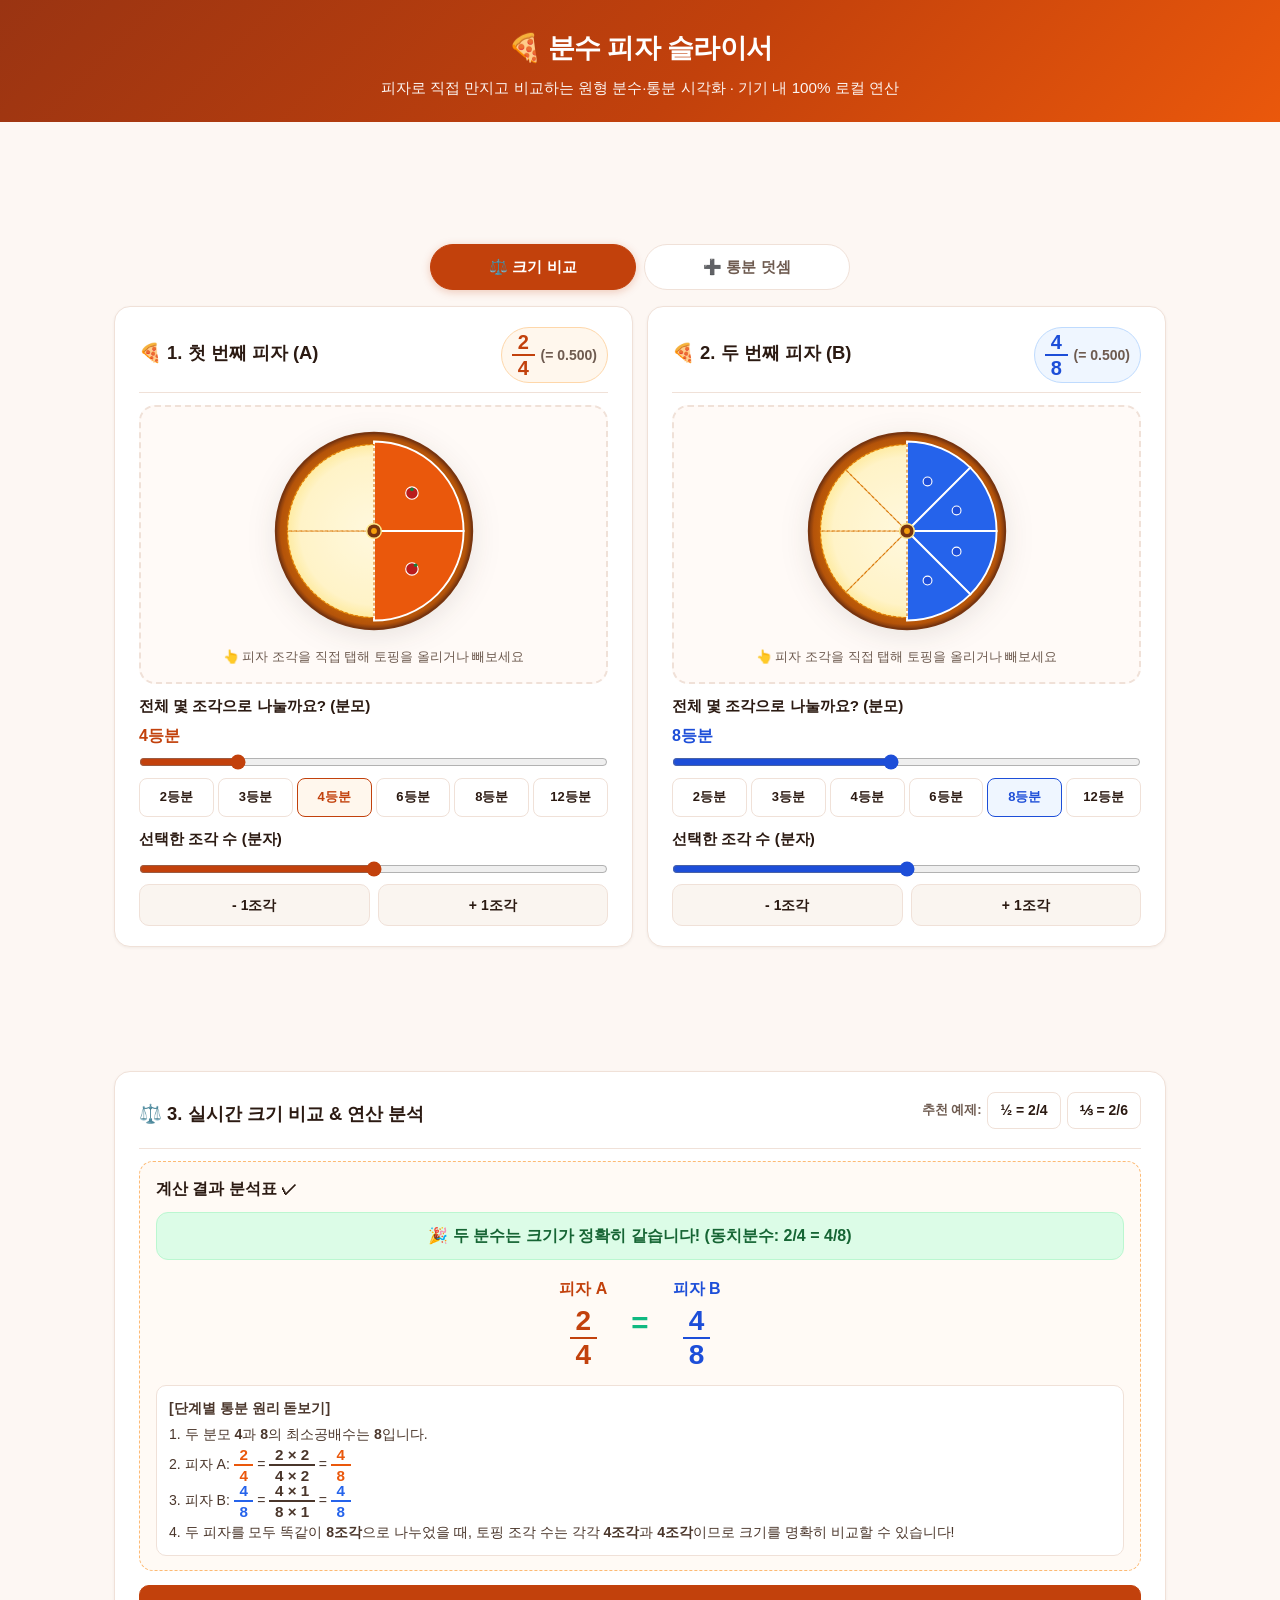
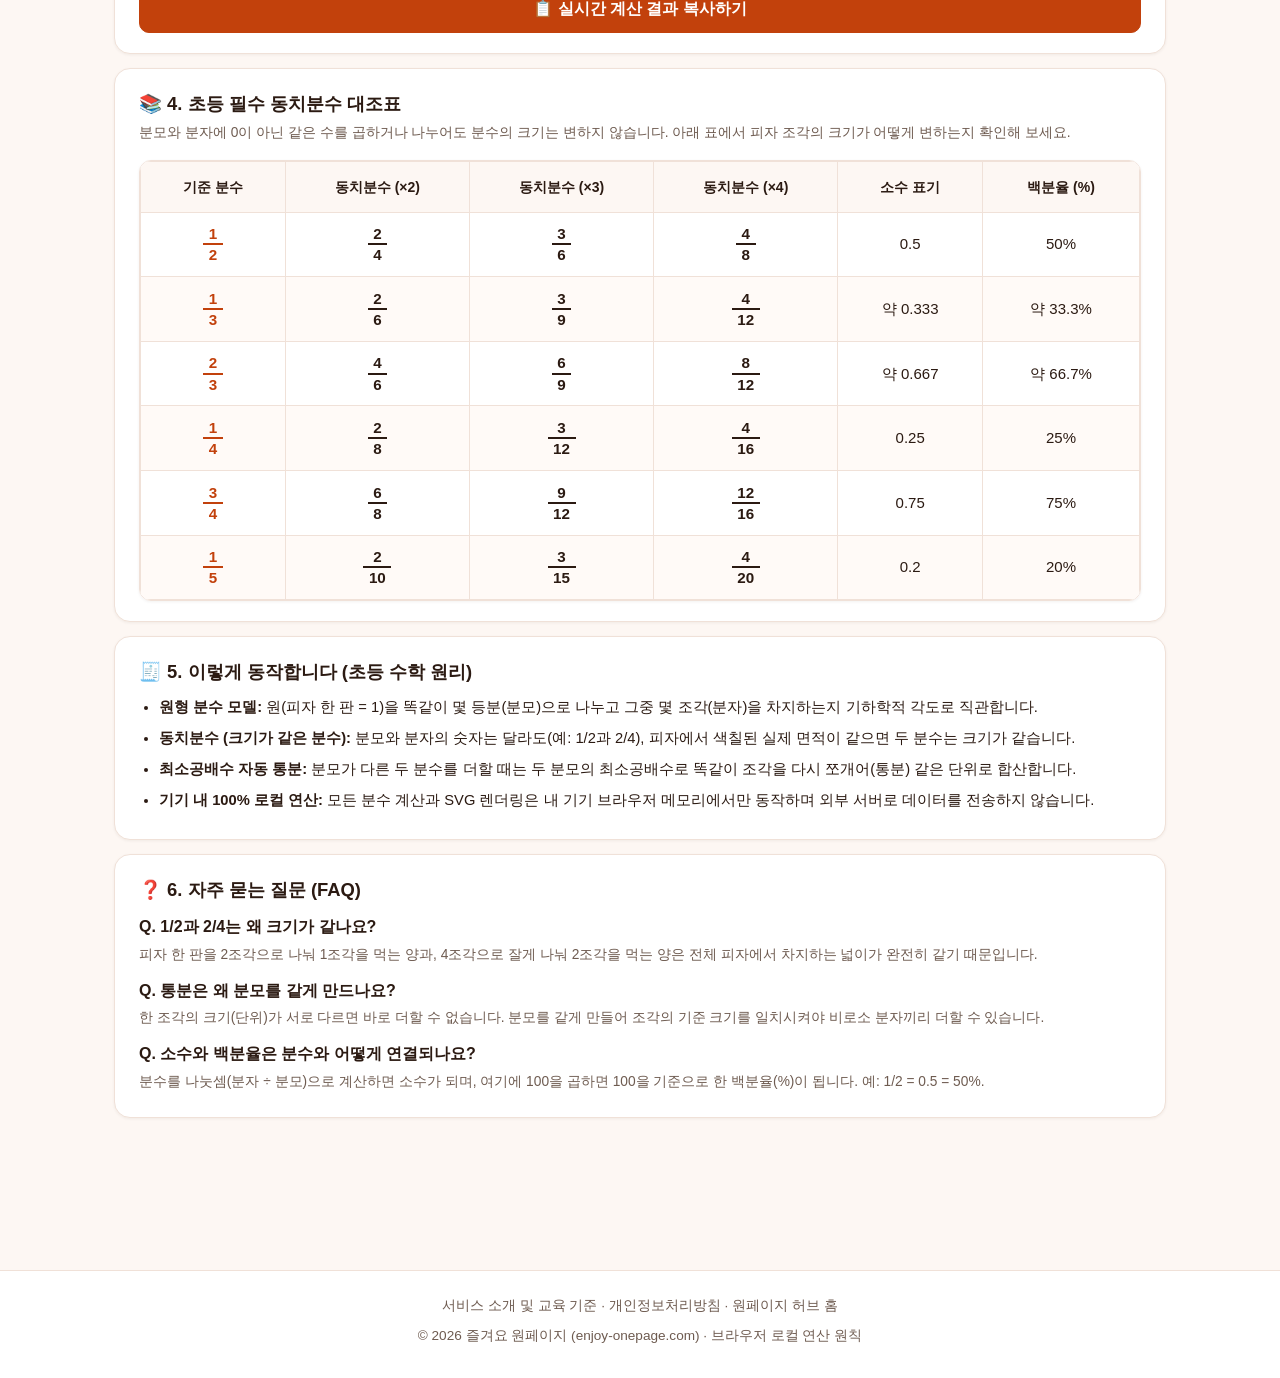
==== commit 7eeca62d: "fix(layout): clamp top banner height and polish Kiro aesthetic" ====
--- a/index.html
+++ b/index.html
@@ -76,7 +76,7 @@
 <!-- ADSENSE START: loader -->
 <script async src="https://pagead2.googlesyndication.com/pagead/js/adsbygoogle.js?client=ca-pub-2228289204702106" crossorigin="anonymous"></script>
 <!-- ADSENSE END: loader -->
-<link rel="stylesheet" href="style.css?v=3.0">
+<link rel="stylesheet" href="style.css?v=3.1">
 </head>
 <body>
 
--- a/style.css
+++ b/style.css
@@ -95,8 +95,14 @@
   box-sizing: border-box;
   min-height: 60px;
 }
-.ad-top ins {
-  max-height: 90px;
+.ad-top {
+  max-height: 90px !important;
+  height: 90px;
+  overflow: hidden !important;
+}
+.ad-top ins, .ad-top ins * {
+  max-height: 90px !important;
+  overflow: hidden !important;
 }
 .ad-mid, .ad-bottom {
   min-height: 100px;
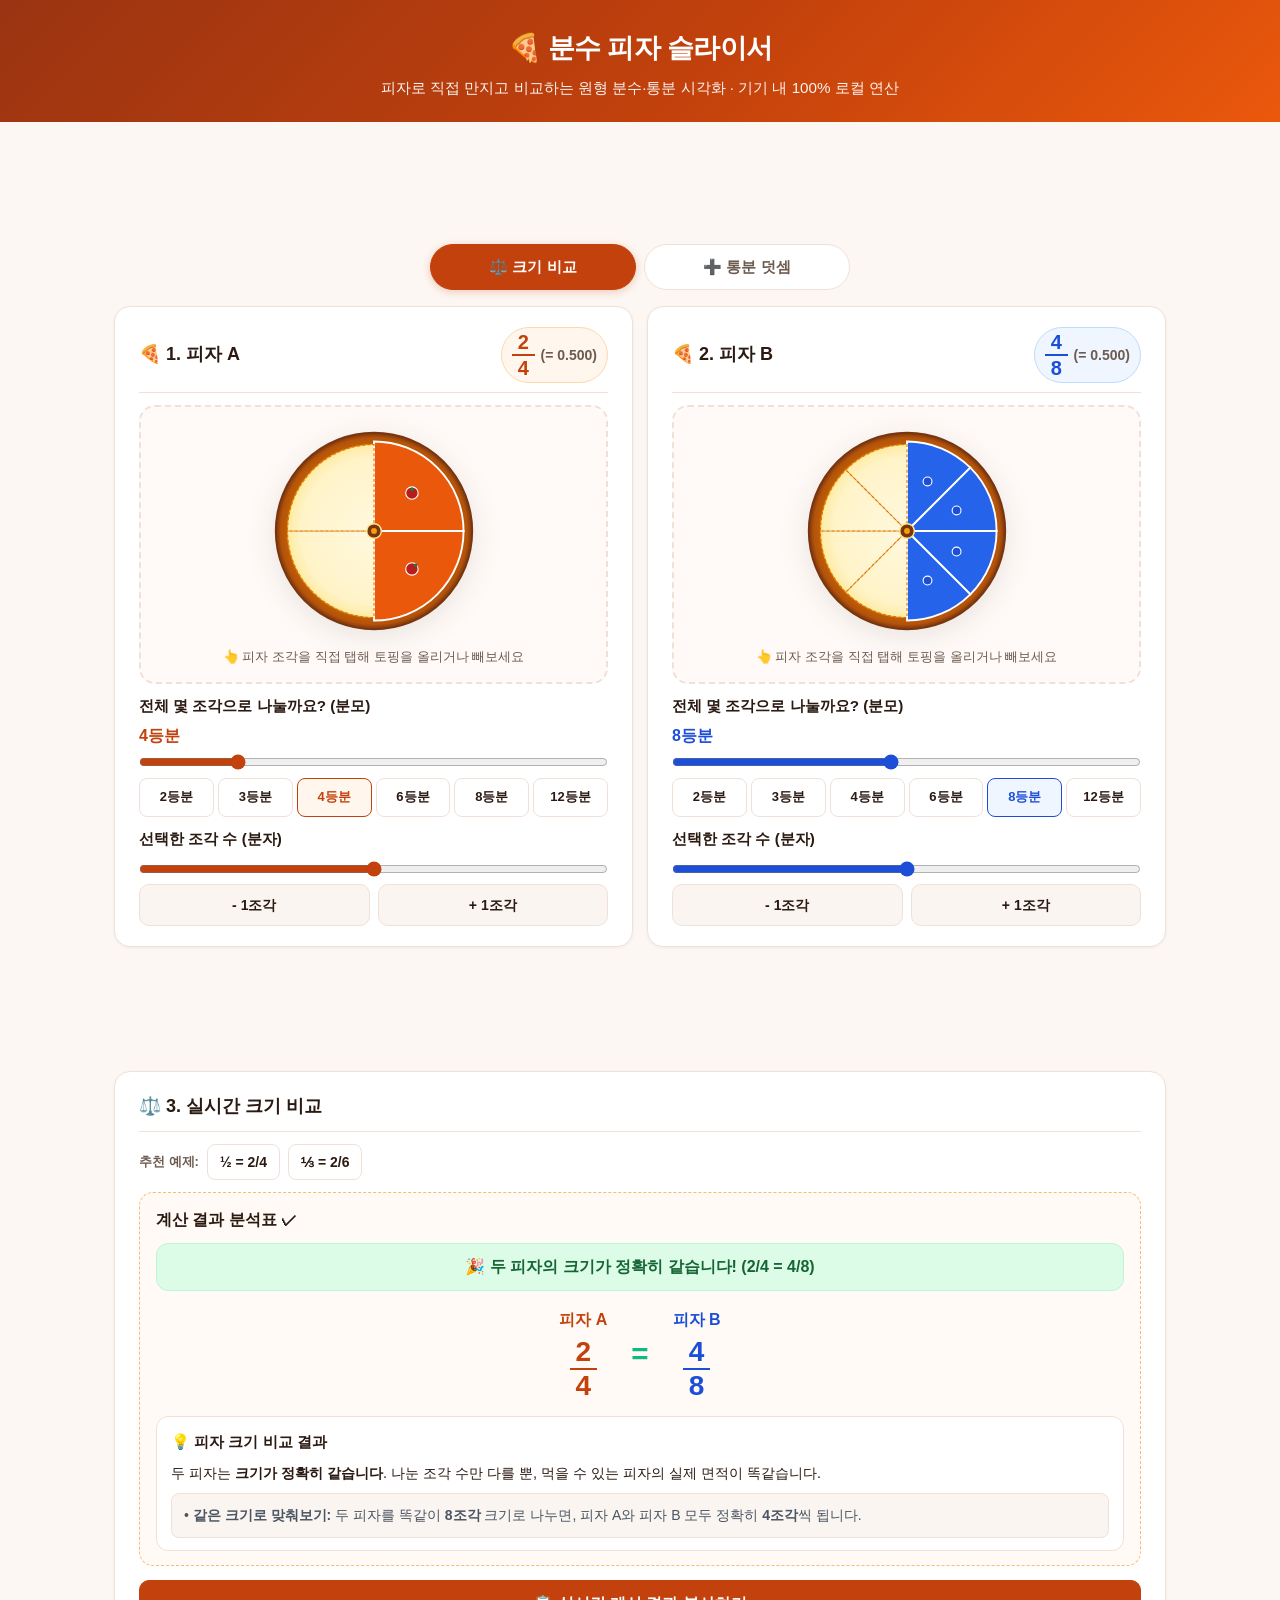
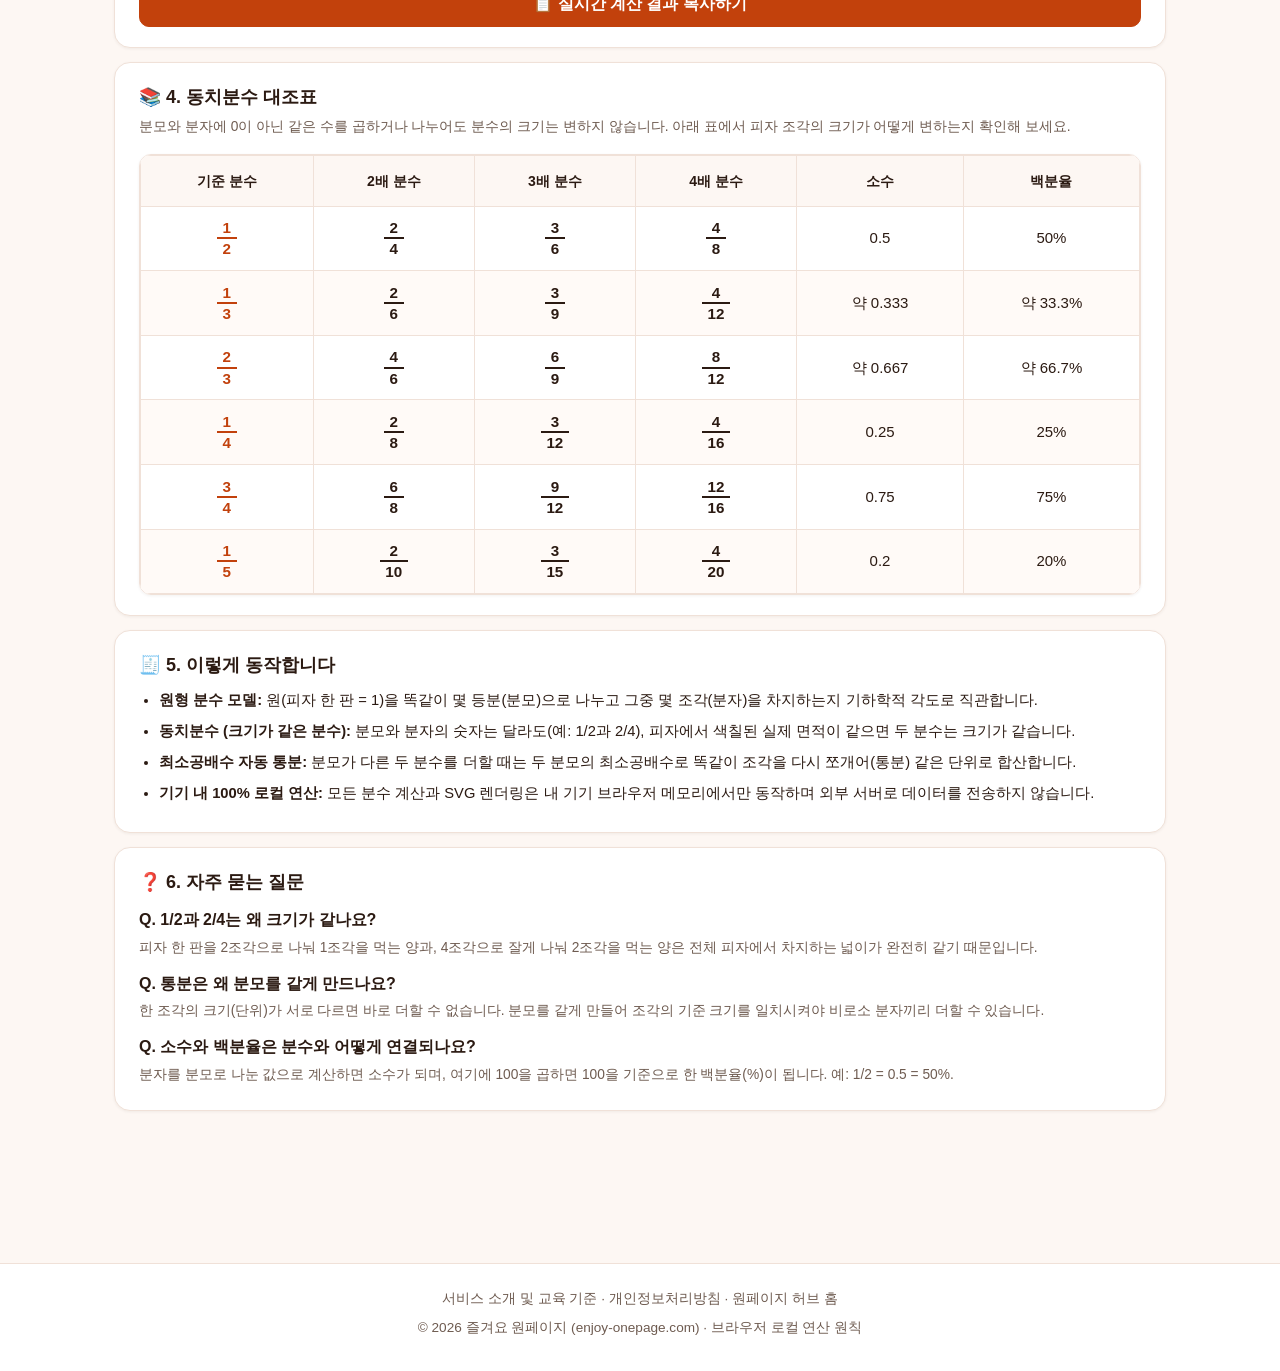
==== commit 8104384e: "fix(ui): eliminate math formulas in explanations and separate section 3 title and preset buttons ont" ====
--- a/index.html
+++ b/index.html
@@ -76,7 +76,7 @@
 <!-- ADSENSE START: loader -->
 <script async src="https://pagead2.googlesyndication.com/pagead/js/adsbygoogle.js?client=ca-pub-2228289204702106" crossorigin="anonymous"></script>
 <!-- ADSENSE END: loader -->
-<link rel="stylesheet" href="style.css?v=3.1">
+<link rel="stylesheet" href="style.css?v=3.2">
 </head>
 <body>
 
@@ -107,7 +107,7 @@
     <!-- Column 1: Pizza 1 -->
     <section class="card" aria-labelledby="pizza1-title">
       <div class="card-header-row">
-        <h2 id="pizza1-title">🍕 1. 첫 번째 피자 (A)</h2>
+        <h2 id="pizza1-title">🍕 1. 피자 A</h2>
         <div class="badge-pill">
           <div class="fraction-display" style="color: var(--accent);">
             <span class="fraction-numerator" id="num-val-1">2</span>
@@ -155,7 +155,7 @@
     <!-- Column 2: Pizza 2 -->
     <section class="card" aria-labelledby="pizza2-title">
       <div class="card-header-row">
-        <h2 id="pizza2-title">🍕 2. 두 번째 피자 (B)</h2>
+        <h2 id="pizza2-title">🍕 2. 피자 B</h2>
         <div class="badge-pill blue">
           <div class="fraction-display" style="color: var(--accent2);">
             <span class="fraction-numerator" id="num-val-2">4</span>
@@ -212,12 +212,12 @@
   <!-- Comparison Balance & Interactive Result Section (Kiro Receipt Style) -->
   <section class="card comparison-section" aria-labelledby="comp-title">
     <div class="card-header-row">
-      <h2 id="comp-title">⚖️ 3. 실시간 크기 비교 & 연산 분석</h2>
-      <div class="preset-group">
-        <span class="preset-lbl">추천 예제:</span>
-        <button type="button" id="btn-preset-half" class="chip-btn">½ = 2/4</button>
-        <button type="button" id="btn-preset-third" class="chip-btn">⅓ = 2/6</button>
-      </div>
+      <h2 id="comp-title">⚖️ 3. 실시간 크기 비교</h2>
+    </div>
+    <div class="preset-row">
+      <span class="preset-lbl">추천 예제:</span>
+      <button type="button" id="btn-preset-half" class="chip-btn">½ = 2/4</button>
+      <button type="button" id="btn-preset-third" class="chip-btn">⅓ = 2/6</button>
     </div>
 
     <div class="receipt">
@@ -260,7 +260,7 @@
 
   <!-- Full Width Detailed Guide & Table Section -->
   <section class="card info-section" aria-labelledby="table-title">
-    <h2 id="table-title">📚 4. 초등 필수 동치분수 대조표</h2>
+    <h2 id="table-title">📚 4. 동치분수 대조표</h2>
     <p class="hint">분모와 분자에 0이 아닌 같은 수를 곱하거나 나누어도 분수의 크기는 변하지 않습니다. 아래 표에서 피자 조각의 크기가 어떻게 변하는지 확인해 보세요.</p>
     
     <div class="table-responsive">
@@ -268,11 +268,11 @@
         <thead>
           <tr>
             <th>기준 분수</th>
-            <th>동치분수 (×2)</th>
-            <th>동치분수 (×3)</th>
-            <th>동치분수 (×4)</th>
-            <th>소수 표기</th>
-            <th>백분율 (%)</th>
+            <th>2배 분수</th>
+            <th>3배 분수</th>
+            <th>4배 분수</th>
+            <th>소수</th>
+            <th>백분율</th>
           </tr>
         </thead>
         <tbody>
@@ -451,7 +451,7 @@
 
   <!-- Kiro Signature 'How it works' Section -->
   <section class="card" aria-labelledby="how-title">
-    <h2 id="how-title">🧾 5. 이렇게 동작합니다 (초등 수학 원리)</h2>
+    <h2 id="how-title">🧾 5. 이렇게 동작합니다</h2>
     <ul class="rule-list">
       <li><strong>원형 분수 모델:</strong> 원(피자 한 판 = 1)을 똑같이 몇 등분(분모)으로 나누고 그중 몇 조각(분자)을 차지하는지 기하학적 각도로 직관합니다.</li>
       <li><strong>동치분수 (크기가 같은 분수):</strong> 분모와 분자의 숫자는 달라도(예: 1/2과 2/4), 피자에서 색칠된 실제 면적이 같으면 두 분수는 크기가 같습니다.</li>
@@ -462,7 +462,7 @@
 
   <!-- FAQ Section -->
   <section class="card" aria-labelledby="faq-title">
-    <h2 id="faq-title">❓ 6. 자주 묻는 질문 (FAQ)</h2>
+    <h2 id="faq-title">❓ 6. 자주 묻는 질문</h2>
     <div style="margin-top: 10px;">
       <strong style="color: var(--ink);">Q. 1/2과 2/4는 왜 크기가 같나요?</strong>
       <p class="hint" style="margin-bottom: 12px; line-height: 1.6;">피자 한 판을 2조각으로 나눠 1조각을 먹는 양과, 4조각으로 잘게 나눠 2조각을 먹는 양은 전체 피자에서 차지하는 넓이가 완전히 같기 때문입니다.</p>
@@ -471,7 +471,7 @@
       <p class="hint" style="margin-bottom: 12px; line-height: 1.6;">한 조각의 크기(단위)가 서로 다르면 바로 더할 수 없습니다. 분모를 같게 만들어 조각의 기준 크기를 일치시켜야 비로소 분자끼리 더할 수 있습니다.</p>
       
       <strong style="color: var(--ink);">Q. 소수와 백분율은 분수와 어떻게 연결되나요?</strong>
-      <p class="hint" style="line-height: 1.6;">분수를 나눗셈(분자 ÷ 분모)으로 계산하면 소수가 되며, 여기에 100을 곱하면 100을 기준으로 한 백분율(%)이 됩니다. 예: 1/2 = 0.5 = 50%.</p>
+      <p class="hint" style="line-height: 1.6;">분자를 분모로 나눈 값으로 계산하면 소수가 되며, 여기에 100을 곱하면 100을 기준으로 한 백분율(%)이 됩니다. 예: 1/2 = 0.5 = 50%.</p>
     </div>
   </section>
 
--- a/style.css
+++ b/style.css
@@ -183,13 +183,11 @@
 }
 
 .card h2 {
-  font-size: 1.15rem;
-  font-weight: 700;
-  margin: 0 0 4px;
-  color: var(--ink);
-  display: flex;
-  align-items: center;
-  justify-content: space-between;
+  font-size: 1.125rem;
+  font-weight: 700;
+  margin: 0;
+  color: var(--ink);
+  white-space: nowrap;
 }
 .card-header-row {
   display: flex;
@@ -400,12 +398,12 @@
   font-weight: 700;
 }
 
-.preset-group {
-  display: flex;
-  align-items: center;
-  gap: 6px;
+.preset-row, .preset-group {
+  display: flex;
+  align-items: center;
+  gap: 8px;
   flex-wrap: wrap;
-  margin-bottom: 10px;
+  margin: 0 0 12px;
 }
 .preset-lbl {
   font-size: 0.8125rem;
@@ -413,11 +411,12 @@
   font-weight: 600;
   white-space: nowrap;
 }
-.preset-group .chip-btn {
+.preset-row .chip-btn, .preset-group .chip-btn {
   padding: 6px 12px;
   min-height: 36px;
   font-size: 0.875rem;
   font-weight: 700;
+  white-space: nowrap;
 }
 
 .interactive-balance {
@@ -467,11 +466,35 @@
   font-size: 0.88rem;
   color: #4a362b;
   line-height: 1.7;
+  padding: 12px 14px;
+  background: #fff;
+  border: 1px solid var(--line);
+  border-radius: 12px;
+  margin-top: 8px;
+}
+.explanation-box {
+  line-height: 1.7;
+}
+.exp-title {
+  font-size: 0.95rem;
+  color: var(--ink);
+  margin: 0 0 6px;
+  font-weight: 700;
+}
+.exp-desc {
+  font-size: 0.9rem;
+  color: var(--ink);
+  margin: 0 0 8px;
+}
+.exp-step {
+  font-size: 0.875rem;
+  color: #4b5563;
+  background: #faf5f0;
+  border: 1px solid var(--line);
+  border-radius: 8px;
   padding: 10px 12px;
-  background: #fff;
-  border: 1px solid var(--line);
-  border-radius: 10px;
-  margin-top: 8px;
+  margin-top: 6px;
+  line-height: 1.6;
 }
 
 /* Responsive Table Container */
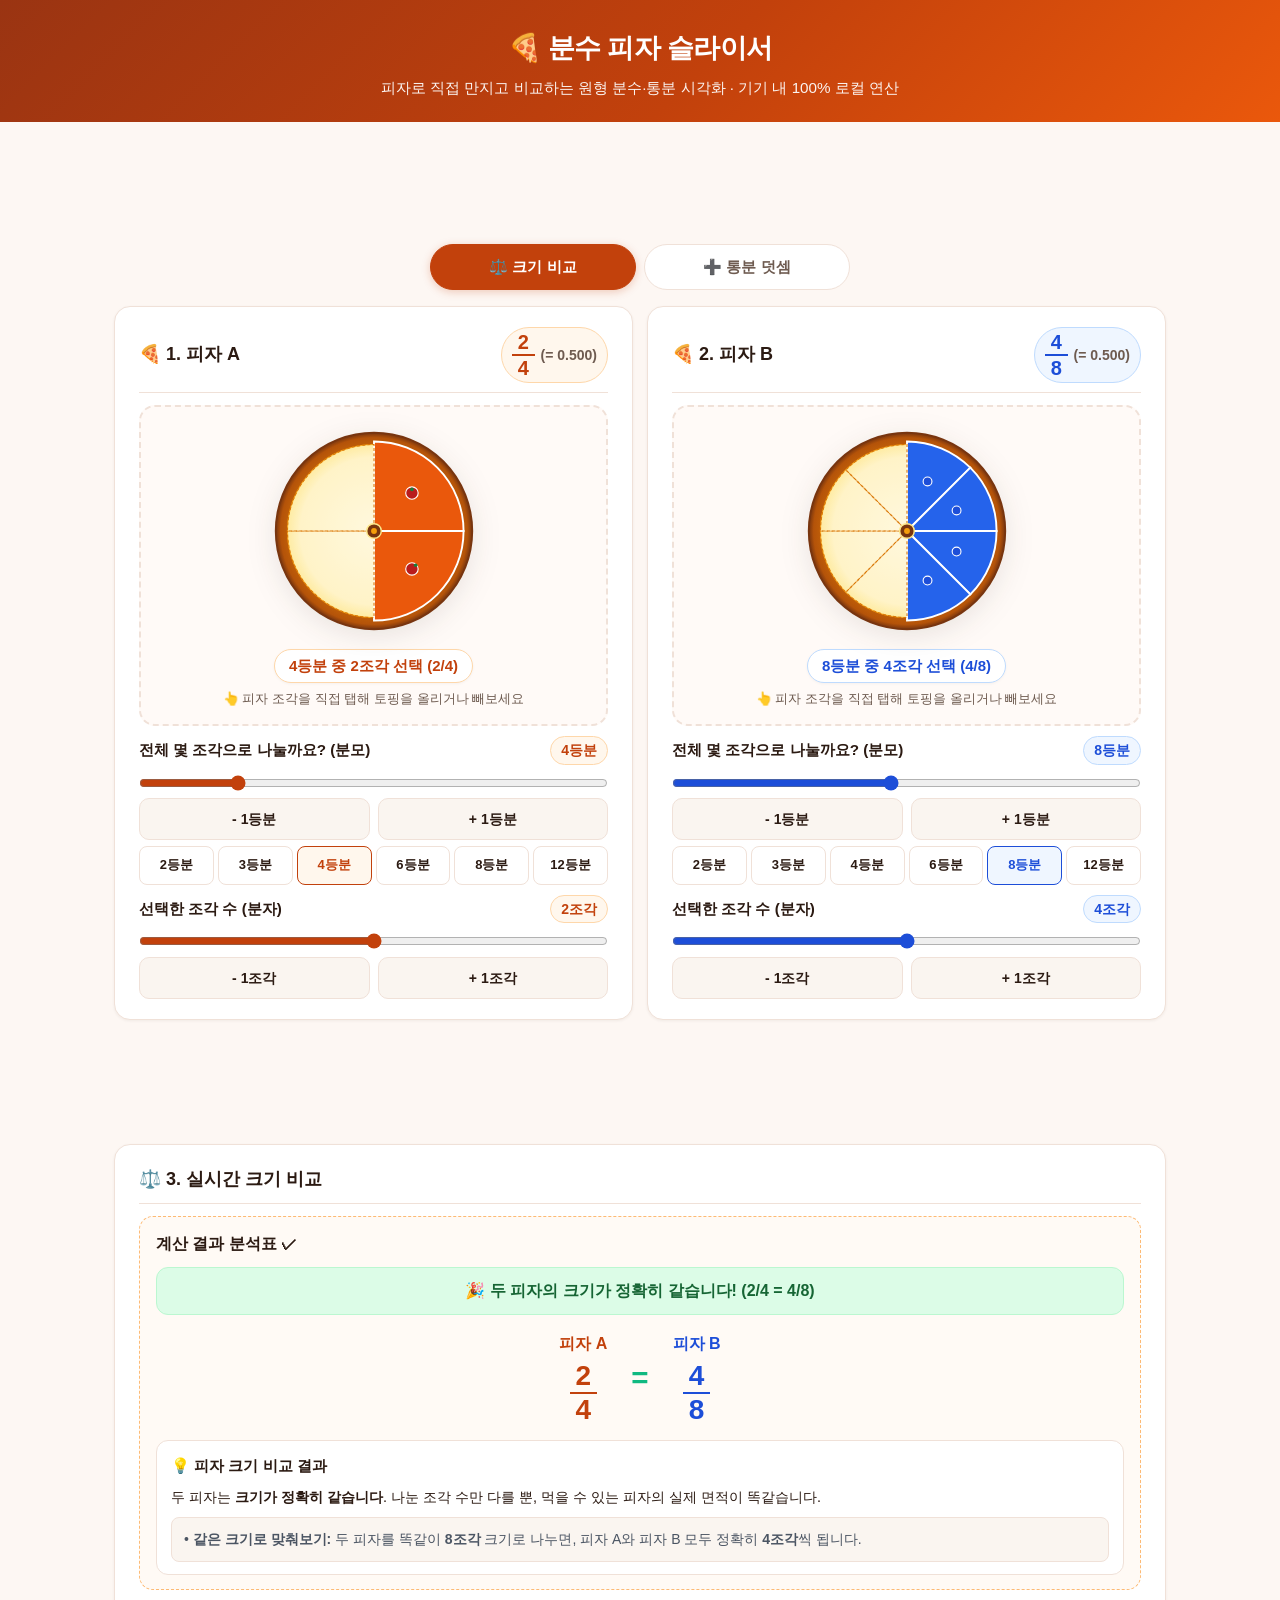
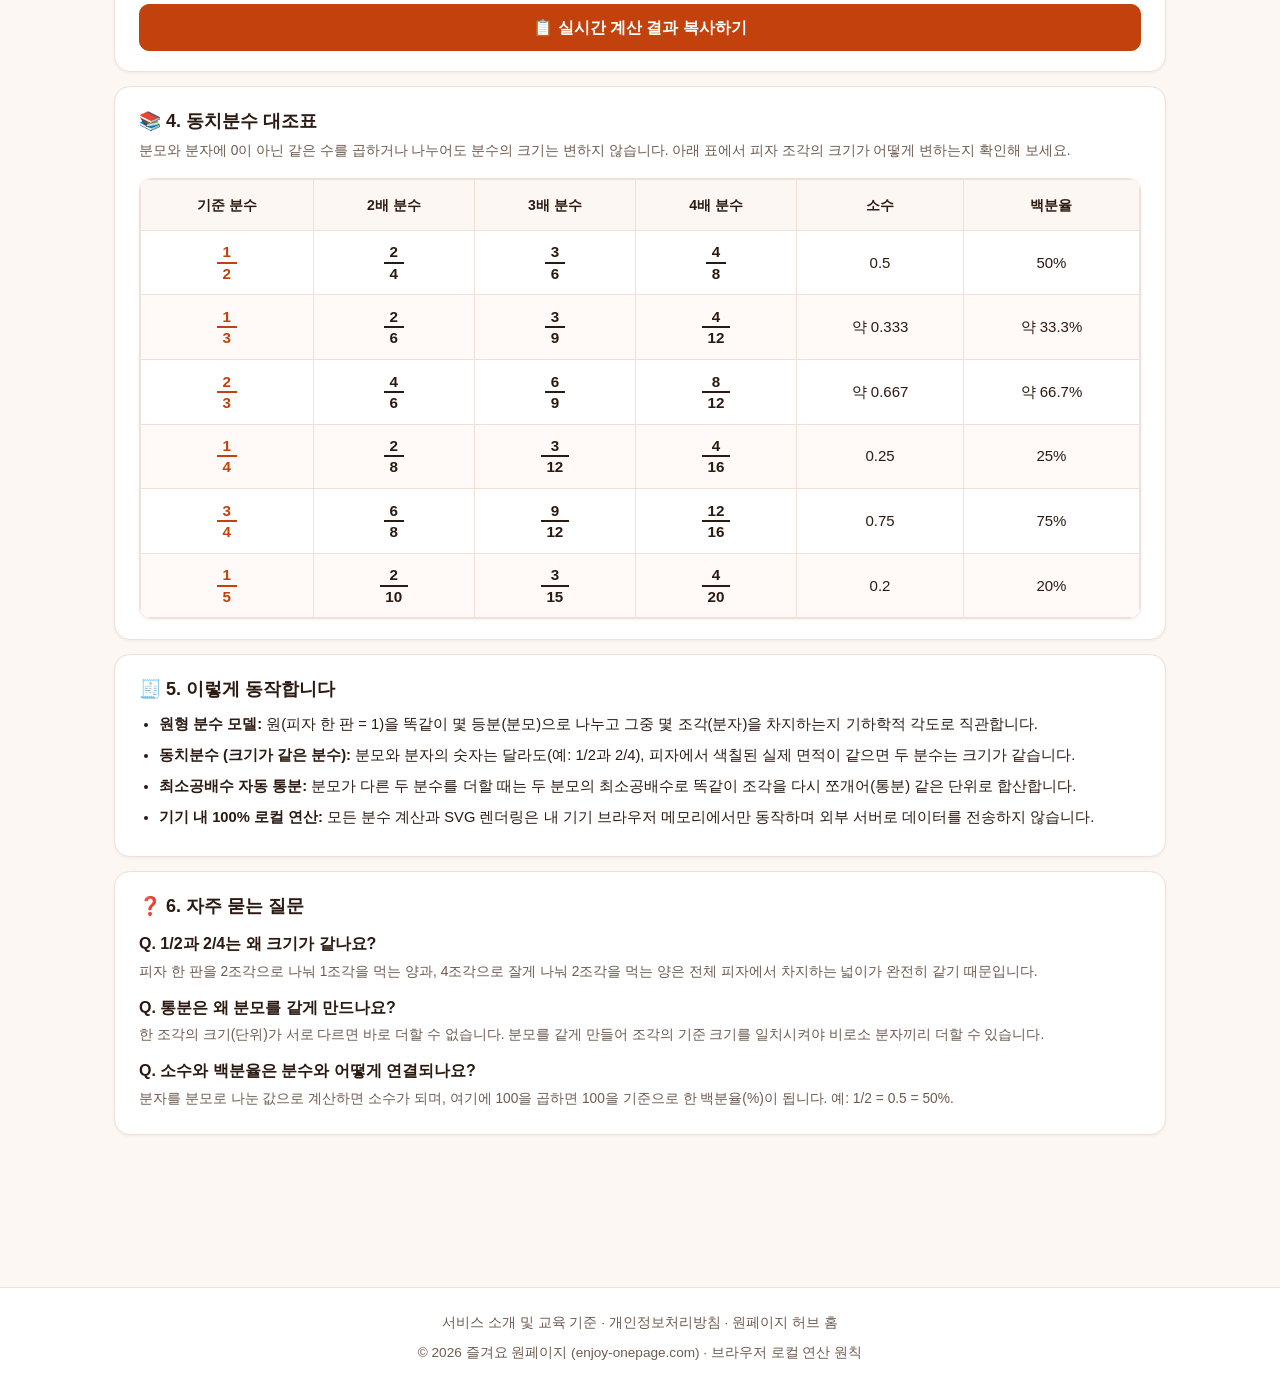
==== commit ed9960a6: "fix(interaction): preserve numerator on denom change, add denom steppers and plate status badges, an" ====
--- a/index.html
+++ b/index.html
@@ -76,7 +76,7 @@
 <!-- ADSENSE START: loader -->
 <script async src="https://pagead2.googlesyndication.com/pagead/js/adsbygoogle.js?client=ca-pub-2228289204702106" crossorigin="anonymous"></script>
 <!-- ADSENSE END: loader -->
-<link rel="stylesheet" href="style.css?v=3.2">
+<link rel="stylesheet" href="style.css?v=3.3">
 </head>
 <body>
 
@@ -120,6 +120,7 @@
       <!-- Wooden Plate Stage -->
       <div class="plate">
         <svg id="pizza-svg-1" class="pizza-svg" viewBox="0 0 300 300" role="img" aria-label="첫 번째 피자 분수 시각화"></svg>
+        <div class="plate-status" id="plate-status-1">4등분 중 2조각 선택 (2/4)</div>
         <div class="plate-caption">👆 피자 조각을 직접 탭해 토핑을 올리거나 빼보세요</div>
       </div>
 
@@ -127,9 +128,13 @@
       <div class="control-group">
         <div class="control-label-row">
           <span class="lbl">전체 몇 조각으로 나눌까요? (분모)</span>
-          <span style="font-weight: 800; color: var(--accent);" id="denom-label-1">4등분</span>
+          <span class="control-badge" id="denom-label-1">4등분</span>
         </div>
         <input type="range" id="slider-denom-1" class="range-slider" min="1" max="16" value="4" aria-label="피자 1 분모 슬라이더">
+        <div class="stepper-row" style="margin-bottom: 6px;">
+          <button type="button" id="btn-denom-minus-1" class="step-btn">- 1등분</button>
+          <button type="button" id="btn-denom-plus-1" class="step-btn">+ 1등분</button>
+        </div>
         <div class="quick-chips">
           <button type="button" class="chip-btn" data-pizza="pizza1" data-chip="2">2등분</button>
           <button type="button" class="chip-btn" data-pizza="pizza1" data-chip="3">3등분</button>
@@ -143,6 +148,7 @@
       <div class="control-group">
         <div class="control-label-row">
           <span class="lbl">선택한 조각 수 (분자)</span>
+          <span class="control-badge" id="num-label-1">2조각</span>
         </div>
         <input type="range" id="slider-num-1" class="range-slider" min="0" max="4" value="2" aria-label="피자 1 분자 슬라이더">
         <div class="stepper-row">
@@ -168,6 +174,7 @@
       <!-- Wooden Plate Stage -->
       <div class="plate">
         <svg id="pizza-svg-2" class="pizza-svg" viewBox="0 0 300 300" role="img" aria-label="두 번째 피자 분수 시각화"></svg>
+        <div class="plate-status blue" id="plate-status-2">8등분 중 4조각 선택 (4/8)</div>
         <div class="plate-caption">👆 피자 조각을 직접 탭해 토핑을 올리거나 빼보세요</div>
       </div>
 
@@ -175,9 +182,13 @@
       <div class="control-group">
         <div class="control-label-row">
           <span class="lbl">전체 몇 조각으로 나눌까요? (분모)</span>
-          <span style="font-weight: 800; color: var(--accent2);" id="denom-label-2">8등분</span>
+          <span class="control-badge blue" id="denom-label-2">8등분</span>
         </div>
         <input type="range" id="slider-denom-2" class="range-slider blue" min="1" max="16" value="8" aria-label="피자 2 분모 슬라이더">
+        <div class="stepper-row" style="margin-bottom: 6px;">
+          <button type="button" id="btn-denom-minus-2" class="step-btn">- 1등분</button>
+          <button type="button" id="btn-denom-plus-2" class="step-btn">+ 1등분</button>
+        </div>
         <div class="quick-chips">
           <button type="button" class="chip-btn blue" data-pizza="pizza2" data-chip="2">2등분</button>
           <button type="button" class="chip-btn blue" data-pizza="pizza2" data-chip="3">3등분</button>
@@ -191,6 +202,7 @@
       <div class="control-group">
         <div class="control-label-row">
           <span class="lbl">선택한 조각 수 (분자)</span>
+          <span class="control-badge blue" id="num-label-2">4조각</span>
         </div>
         <input type="range" id="slider-num-2" class="range-slider blue" min="0" max="8" value="4" aria-label="피자 2 분자 슬라이더">
         <div class="stepper-row">
@@ -213,11 +225,6 @@
   <section class="card comparison-section" aria-labelledby="comp-title">
     <div class="card-header-row">
       <h2 id="comp-title">⚖️ 3. 실시간 크기 비교</h2>
-    </div>
-    <div class="preset-row">
-      <span class="preset-lbl">추천 예제:</span>
-      <button type="button" id="btn-preset-half" class="chip-btn">½ = 2/4</button>
-      <button type="button" id="btn-preset-third" class="chip-btn">⅓ = 2/6</button>
     </div>
 
     <div class="receipt">
@@ -498,6 +505,6 @@
   </div>
 </footer>
 
-<script src="app.js"></script>
+<script src="app.js?v=3.3"></script>
 </body>
 </html>
--- a/style.css
+++ b/style.css
@@ -218,6 +218,23 @@
   margin-top: 6px;
   text-align: center;
 }
+.plate-status {
+  margin-top: 8px;
+  font-size: 0.9375rem;
+  font-weight: 800;
+  color: var(--accent);
+  background: #fff;
+  border: 1.5px solid var(--line-strong);
+  padding: 4px 14px;
+  border-radius: 999px;
+  box-shadow: 0 1px 3px rgba(0,0,0,0.04);
+  text-align: center;
+  white-space: nowrap;
+}
+.plate-status.blue {
+  color: var(--accent2);
+  border-color: #bfdbfe;
+}
 
 /* Pizza Visual Stage */
 .pizza-svg {
@@ -284,6 +301,30 @@
 }
 
 /* Form Labels & Hints (Kiro Standard) */
+.control-label-row {
+  display: flex;
+  align-items: center;
+  justify-content: space-between;
+  margin: 10px 0 4px;
+}
+.control-label-row .lbl {
+  margin: 0;
+}
+.control-badge {
+  font-size: 0.875rem;
+  font-weight: 800;
+  color: var(--accent);
+  background: var(--accent-light);
+  border: 1px solid var(--line-strong);
+  padding: 2px 10px;
+  border-radius: 999px;
+  white-space: nowrap;
+}
+.control-badge.blue {
+  color: var(--accent2);
+  background: var(--accent2-light);
+  border-color: #bfdbfe;
+}
 .lbl {
   display: block;
   font-weight: 600;
